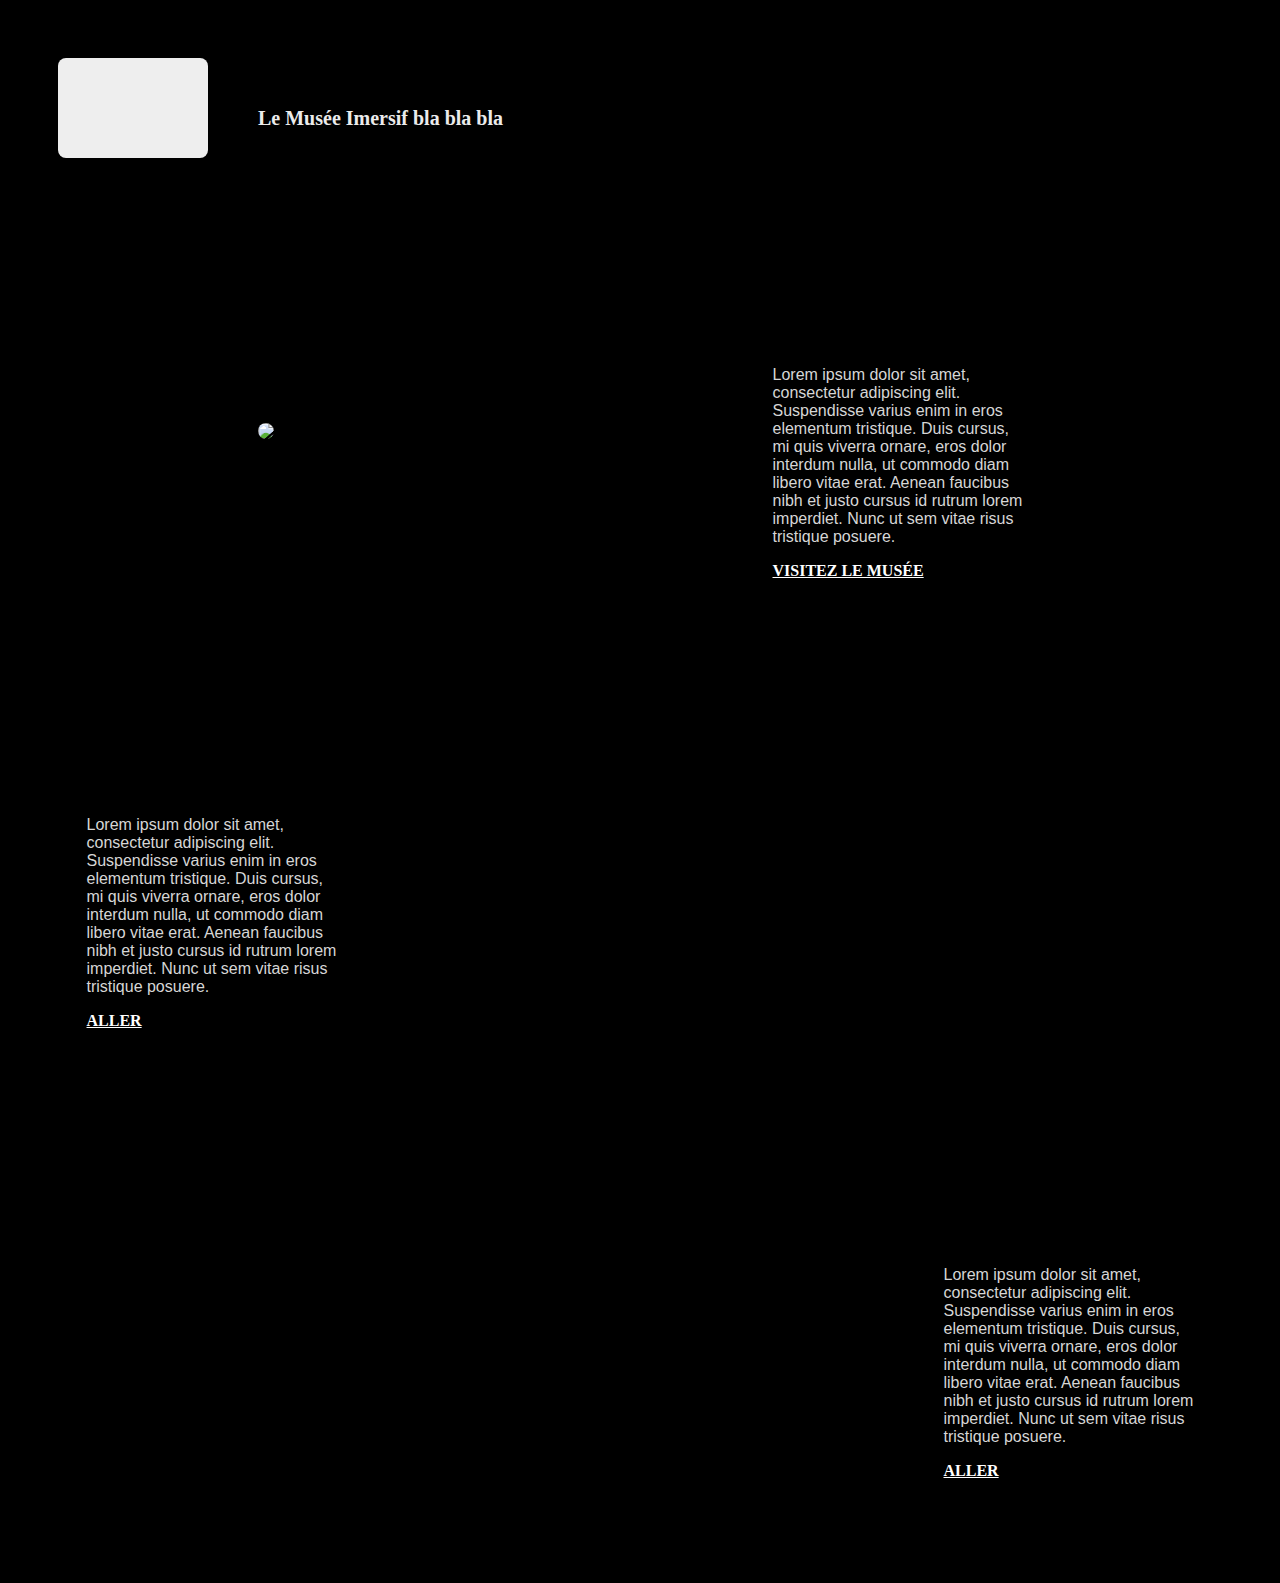
==== index.html @ afafd6df "Upload 1 (Nathan)" ====
<!DOCTYPE html>
<html></html>
<head>
  <meta charset="utf-8">
  <title>Home Page</title>
  <link href="css/TP3.css" rel="stylesheet" type="text/css">
</head>
<body class="body-home-page">
  <div class="navbar wf-section">
    <div class="div-block-home-logo-text">
      <div class="logo-du-musee"></div>
      <p class="paragraph-2">Le Musée Imersif bla bla bla</p>
    </div>
  </div>
  <div class="homepagesectionmusee wf-section">
    <div>
      <img class="imagemusee" src="./Images/Muséesalleexterieur.png" width="700" >
    </div>
    <div class="blocktextbutton">
      <h1>Musée</h1>
      <p class="paragraph-3">Lorem ipsum dolor sit amet, consectetur adipiscing elit. Suspendisse varius enim in eros elementum tristique. Duis cursus, mi quis viverra ornare, eros dolor interdum nulla, ut commodo diam libero vitae erat. Aenean faucibus nibh et justo cursus id rutrum lorem imperdiet. Nunc ut sem vitae risus tristique posuere.</p>
      <a href="#" class="button w-button">Visitez le musée</a>
    </div>
  </div>
  <div class="homepagesectionapropos wf-section">
    <div class="blocktextbutton">
      <h1>Page a propos</h1>
      <p class="paragraph-3">Lorem ipsum dolor sit amet, consectetur adipiscing elit. Suspendisse varius enim in eros elementum tristique. Duis cursus, mi quis viverra ornare, eros dolor interdum nulla, ut commodo diam libero vitae erat. Aenean faucibus nibh et justo cursus id rutrum lorem imperdiet. Nunc ut sem vitae risus tristique posuere.</p>
      <a href="#" class="button w-button">Aller</a>
    </div>
    <div class="imageapropos"></div>
  </div>
  <div class="imageboutique wf-section">
    <div class="imageboutiaue"></div>
    <div class="blocktextbutton">
      <h1>La Boutique</h1>
      <p class="paragraph-3">Lorem ipsum dolor sit amet, consectetur adipiscing elit. Suspendisse varius enim in eros elementum tristique. Duis cursus, mi quis viverra ornare, eros dolor interdum nulla, ut commodo diam libero vitae erat. Aenean faucibus nibh et justo cursus id rutrum lorem imperdiet. Nunc ut sem vitae risus tristique posuere.</p>
      <a href="#" class="button w-button">Aller</a>
    </div>
  </div>
</body>
</html>
---- css/TP3.css ----
/* Style des bodys */

.body-home-page {
    display: block;
    -webkit-box-pack: center;
    -webkit-justify-content: center;
    -ms-flex-pack: center;
    justify-content: center;
    -webkit-box-align: start;
    -webkit-align-items: flex-start;
    -ms-flex-align: start;
    align-items: flex-start;
    background-color: #000;
  }
  
  .contact-body {
    display: -webkit-box;
    display: -webkit-flex;
    display: -ms-flexbox;
    display: flex;
    -webkit-box-pack: center;
    -webkit-justify-content: center;
    -ms-flex-pack: center;
    justify-content: center;
    -webkit-box-align: center;
    -webkit-align-items: center;
    -ms-flex-align: center;
    align-items: center;
    background-image: url('https://d3e54v103j8qbb.cloudfront.net/img/background-image.svg');
    background-position: 0px 0px;
    background-size: auto;
  }
  
  .body-2 {
    display: -webkit-box;
    display: -webkit-flex;
    display: -ms-flexbox;
    display: flex;
    -webkit-box-orient: vertical;
    -webkit-box-direction: normal;
    -webkit-flex-direction: column;
    -ms-flex-direction: column;
    flex-direction: column;
    -webkit-box-pack: center;
    -webkit-justify-content: center;
    -ms-flex-pack: center;
    justify-content: center;
    -webkit-box-align: center;
    -webkit-align-items: center;
    -ms-flex-align: center;
    align-items: center;
    background-color: #000;
    color: #444;
  }
  
  .body-a-propos {
    background-color: #fff;
  }
  
  .bodysalles {
    background-color: #000;
  }
  .body-a-propos {
    background-color: #fff;
  }



  /*Images */
  
  .image {
    position: absolute;
    top: 0px;
    z-index: 10;
  }
  
  .imagemusee {
    border-radius: 10px;


  }
  .image-2 {
    position: absolute;
    top: 0px;
    height: auto;
    max-height: 900px;
  }

  .imageapropos {
    width: 500px;
    height: 250px;
    background-image: url('https://d3e54v103j8qbb.cloudfront.net/img/background-image.svg');
    background-position: 0px 0px;
    background-size: auto;
  }
  
  .imageboutique {
    display: -webkit-box;
    display: -webkit-flex;
    display: -ms-flexbox;
    display: flex;
    height: 50vh;
    -webkit-justify-content: space-around;
    -ms-flex-pack: distribute;
    justify-content: space-around;
    -webkit-box-align: center;
    -webkit-align-items: center;
    -ms-flex-align: center;
    align-items: center;
  }
  
  

  

  .imageapropos {
    width: 700px;
    height: 500px;
    border-radius: 10px;
  }

  .imageboutiaue {
    width: 700px;
    height: 500px;
    border-radius: 10px;
  }
  
  .logo-du-musee {
    display: -webkit-box;
    display: -webkit-flex;
    display: -ms-flexbox;
    display: flex;
    width: 150px;
    height: 100px;
    -webkit-box-orient: horizontal;
    -webkit-box-direction: normal;
    -webkit-flex-direction: row;
    -ms-flex-direction: row;
    flex-direction: row;
    -webkit-justify-content: space-around;
    -ms-flex-pack: distribute;
    justify-content: space-around;
    -webkit-box-align: center;
    -webkit-align-items: center;
    -ms-flex-align: center;
    align-items: center;
    border-radius: 8px;
    background-color: #eee;
  }

  .icon {
    background-image: url('https://d3e54v103j8qbb.cloudfront.net/img/background-image.svg');
    background-position: 0px 0px;
    background-size: contain;
  }

 /*  Titres  */
  
 .titre-choisir-une-epoque {
  font-family: Montserrat, sans-serif;
  color: #fff;
  font-weight: 900;
  text-align: center;
  text-transform: uppercase;
}


/*  Heading  */ 

.heading-2 {
  text-align: center;
}

.heading-3 {
  text-align: center;
}

.heading-4 {
  text-align: center;
}



  /* Textes */

  .text-block {
    color: #fff;
    font-size: 50px;
    line-height: 50px;
    text-align: left;
  }
  .div-block-home-logo-text {
    position: relative;
    display: -webkit-box;
    display: -webkit-flex;
    display: -ms-flexbox;
    display: flex;
    margin-left: 50px;
    -webkit-box-align: center;
    -webkit-align-items: center;
    -ms-flex-align: center;
    align-items: center;
  }
  .text-block-2 {
    margin-left: 5%;
    font-size: 20px;
    font-weight: 700;
  }
  .text-block-3 {
    font-size: 20px;
    font-weight: 700;
  }
  .text-vivez-une-experience {
    font-family: Montserrat, sans-serif;
    color: #fff;
    font-weight: 700;
    text-align: center;
    text-transform: uppercase;
  }
  .text-field {
    border-radius: 10px;
  }

  .text-field-2 {
    border-radius: 10px;
  }

  .textarea {
    border-radius: 10px;
  }
  
  .separator-text {
    width: 2px;
    height: 15px;
    background-color: #fff;
  }
  
  .text-field {
    border-radius: 10px;
  }

  .text-field-2 {
    border-radius: 10px;
  }

  .textarea {
    border-radius: 10px;
  }

  

  
  

/* Buttons */

  .button {
    border-radius: 0px;
    background-color: transparent;
    font-weight: 700;
    text-align: center;
    text-transform: uppercase;
  }
  .button {
    padding-right: 0px;
    padding-left: 0px;
    color: #fff;
  }

  .button.w--current {
    margin-right: 50px;
  }
  .button {
    border-radius: 0px;
    background-color: transparent;
    font-weight: 700;
    text-align: center;
    text-transform: uppercase;
  }

  .button.w--current {
    margin-right: 50px;
  }

  .button-2 {
    border-radius: 10px;
  }

  .button-present {
    margin-right: 10px;
  }
  .button-present.w--current {
    margin-right: 0px;
    border-radius: 10px;
  }
  .button-futur {
    padding-left: 10px;
  }
  
  .button-futur.w--current {
    padding-left: 15px;
    border-radius: 10px;
  }
  
  .bouton2 {
    border-radius: 10px;
    background-color: #000;

  }

  .bouton-pass {
    margin-left: 0px;
  }
  
  .bouton-pass.w--current {
    border-radius: 10px;
  }

  .block-de-bouton-epoque {
    position: absolute;
    bottom: 10%;
    display: -webkit-box;
    display: -webkit-flex;
    display: -ms-flexbox;
    display: flex;
    width: 50%;
    -webkit-box-orient: horizontal;
    -webkit-box-direction: normal;
    -webkit-flex-direction: row;
    -ms-flex-direction: row;
    flex-direction: row;
    -webkit-justify-content: space-around;
    -ms-flex-pack: distribute;
    justify-content: space-around;
    -webkit-box-align: center;
    -webkit-align-items: center;
    -ms-flex-align: center;
    align-items: center;
  }



/* Blocs */

.div-block {
  width: 100%;
  height: 100%;
}

.bloctab {
  display: -webkit-box;
  display: -webkit-flex;
  display: -ms-flexbox;
  display: flex;
  width: 100%;
  height: 100%;
  -webkit-justify-content: space-around;
  -ms-flex-pack: distribute;
  justify-content: space-around;
}



.div-block-2 {
  border-radius: 8px;
  background-image: url('https://d3e54v103j8qbb.cloudfront.net/img/background-image.svg');
  background-position: 0px 0px;
  background-size: auto;
}

.div-block-3 {
  background-color: #494949;
}

.div-block-3 {
  display: -webkit-box;
  display: -webkit-flex;
  display: -ms-flexbox;
  display: flex;
  -webkit-justify-content: space-around;
  -ms-flex-pack: distribute;
  justify-content: space-around;
  -webkit-box-align: center;
  -webkit-align-items: center;
  -ms-flex-align: center;
  align-items: center;
  border-radius: 8px;
}


.div-block-4 {
  width: 50px;
  height: 50px;
  background-color: #69ff3b;
  color: transparent;
}

.div-block-5 {
  width: 500px;
  height: 250px;
}
  
.bock-contact-blur {
  width: 1000px;
  height: 500px;
  border-radius: 10px;
  background-color: rgba(78, 78, 78, 0.28);
}
  


  /* Paragraphes */

  .paragraph {
    max-width: 758.515625px;
  }
  
  .paragraph-2 {
    max-width: 700px;
    margin-left: 40px;
    font-size: 20px;
    line-height: 25px;
    font-weight: 400;
  }


  .paragraph-2 {
    display: block;
    max-width: 300px;
    margin-bottom: 0px;
    margin-left: 50px;
    -webkit-box-align: center;
    -webkit-align-items: center;
    -ms-flex-align: center;
    align-items: center;
    color: #ebebeb;
    font-size: 20px;
    line-height: 22px;
    font-weight: 700;
  }

  .paragraph-3 {
    max-width: 250px;
    color: #d6d6d6;
    font-family: Arial, Helvetica, sans-serif;
  }
  

  .paragraph-4 {
    max-width: 250px;
  }



 
  

  
  /* Sections */
 
  .sectionnormandie {
    display: -webkit-box;
    display: -webkit-flex;
    display: -ms-flexbox;
    display: flex;
    height: 70%;
    min-height: 500px;
    margin-top: 10px;
    -webkit-justify-content: space-around;
    -ms-flex-pack: distribute;
    justify-content: space-around;
    -webkit-box-align: center;
    -webkit-align-items: center;
    -ms-flex-align: center;
    align-items: center;
    border-style: none;
    border-width: 1px;
    border-color: #fff;
    border-radius: 10px;
  }
  
  .section-2 {
    display: -webkit-box;
    display: -webkit-flex;
    display: -ms-flexbox;
    display: flex;
    height: 30%;
    min-height: 100px;
    -webkit-box-pack: start;
    -webkit-justify-content: flex-start;
    -ms-flex-pack: start;
    justify-content: flex-start;
    -webkit-box-align: center;
    -webkit-align-items: center;
    -ms-flex-align: center;
    align-items: center;
    border-style: solid;
    border-width: 1px;
    border-color: #fff;
    border-radius: 10px;
    background-color: #000;
  }
  
  .homepagesectionmusee {
    display: -webkit-box;
    display: -webkit-flex;
    display: -ms-flexbox;
    display: flex;
    height: 50vh;
    -webkit-box-orient: horizontal;
    -webkit-box-direction: normal;
    -webkit-flex-direction: row;
    -ms-flex-direction: row;
    flex-direction: row;
    -webkit-justify-content: space-around;
    -ms-flex-pack: distribute;
    justify-content: space-around;
    -webkit-box-align: center;
    -webkit-align-items: center;
    -ms-flex-align: center;
    align-items: center;
  }
    
  .homepagesectionapropos {
    display: -webkit-box;
    display: -webkit-flex;
    display: -ms-flexbox;
    display: flex;
    height: 50vh;
    -webkit-justify-content: space-around;
    -ms-flex-pack: distribute;
    justify-content: space-around;
    -webkit-box-align: center;
    -webkit-align-items: center;
    -ms-flex-align: center;
    align-items: center;
  }

  .homepagesectionboutique {
    height: 50vh;
  }

  .sectionapvideo {
    display: -webkit-box;
    display: -webkit-flex;
    display: -ms-flexbox;
    display: flex;
    height: 1080px;
    -webkit-box-pack: center;
    -webkit-justify-content: center;
    -ms-flex-pack: center;
    justify-content: center;
    -webkit-box-align: center;
    -webkit-align-items: center;
    -ms-flex-align: center;
    align-items: center;
  }
  
  .section-contact {
    display: -webkit-box;
    display: -webkit-flex;
    display: -ms-flexbox;
    display: flex;
    height: 500px;
    -webkit-box-orient: vertical;
    -webkit-box-direction: normal;
    -webkit-flex-direction: column;
    -ms-flex-direction: column;
    flex-direction: column;
    -webkit-box-pack: center;
    -webkit-justify-content: center;
    -ms-flex-pack: center;
    justify-content: center;
    -webkit-box-align: center;
    -webkit-align-items: center;
    -ms-flex-align: center;
    align-items: center;
  }



  .le-projet {
    border-radius: 10px;
  }
  
  .le-projet {
    display: -webkit-box;
    display: -webkit-flex;
    display: -ms-flexbox;
    display: flex;
    height: 500px;
    min-width: 500px;
    -webkit-box-orient: vertical;
    -webkit-box-direction: normal;
    -webkit-flex-direction: column;
    -ms-flex-direction: column;
    flex-direction: column;
    -webkit-justify-content: space-around;
    -ms-flex-pack: distribute;
    justify-content: space-around;
    -webkit-box-align: center;
    -webkit-align-items: center;
    -ms-flex-align: center;
    align-items: center;
    background-color: #202020;
  }


  .apropos-de-nous-cases {
    display: -webkit-box;
    display: -webkit-flex;
    display: -ms-flexbox;
    display: flex;
  }
  
  .plan-contact {
    background-image: url('https://d3e54v103j8qbb.cloudfront.net/img/background-image.svg');
    background-position: 0px 0px;
    background-size: auto;
  }


/* Colones */

  .columns {
    display: -webkit-box;
    display: -webkit-flex;
    display: -ms-flexbox;
    display: flex;
    width: 100%;
    -webkit-box-orient: horizontal;
    -webkit-box-direction: normal;
    -webkit-flex-direction: row;
    -ms-flex-direction: row;
    flex-direction: row;
    -webkit-box-align: stretch;
    -webkit-align-items: stretch;
    -ms-flex-align: stretch;
    align-items: stretch;
  }
  
   .column {
    border-style: solid;
    border-width: 1px;
    border-color: #fff;
    border-radius: 10px;
  }
  
  .column-2 {
    border-style: solid;
    border-width: 1px;
    border-color: #fff;
    border-radius: 10px;
  }
  
  .columns-2 {
    width: 100vw;
    height: 100%;
  }
  
  .column-3 {
    display: -webkit-box;
    display: -webkit-flex;
    display: -ms-flexbox;
    display: flex;
    padding-left: 10px;
    -webkit-box-pack: center;
    -webkit-justify-content: center;
    -ms-flex-pack: center;
    justify-content: center;
    -webkit-box-align: center;
    -webkit-align-items: center;
    -ms-flex-align: center;
    align-items: center;
  }
  
  .columns-3 {
    height: 100%;
  }

  .column-4 {
    display: -webkit-box;
    display: -webkit-flex;
    display: -ms-flexbox;
    display: flex;
    -webkit-box-pack: center;
    -webkit-justify-content: center;
    -ms-flex-pack: center;
    justify-content: center;
    -webkit-box-align: center;
    -webkit-align-items: center;
    -ms-flex-align: center;
    align-items: center;
  }
  

/* UI */ 

  .navbar {
    display: -webkit-box;
    display: -webkit-flex;
    display: -ms-flexbox;
    display: flex;
    height: 200px;
    -webkit-box-pack: justify;
    -webkit-justify-content: space-between;
    -ms-flex-pack: justify;
    justify-content: space-between;
    -webkit-box-align: center;
    -webkit-align-items: center;
    -ms-flex-align: center;
    align-items: center;
    background-color: #000;
  }
  
  
  @media screen and (min-width: 1920px) {
    .navbar {
      border-bottom: 2px none #fff;
      background-color: #000;
    }
  }
  

  .w-tab-content {
    position: relative;
    display: block;
    overflow: hidden;
  }
  
  
  .tabs {
    width: 100%;
    height: 100%;
    min-height: 1500px;
  }
  
  .tab-pane-tab-1 {
    width: 100vw;
    padding-top: 50px;
    padding-bottom: 50px;
  }
  
  .tab-pane-tab-2 {
    width: 100vw;
    padding-top: 50px;
    padding-bottom: 50px;
  }
  
  .tab-pane-tab-3 {
    width: 100vw;
    padding-top: 50px;
    padding-bottom: 50px;
  }
  
  .w-tab-menu {
    position: relative;
  }

  .tabs-content {
    display: -webkit-box;
    display: -webkit-flex;
    display: -ms-flexbox;
    display: flex;
    -webkit-box-pack: justify;
    -webkit-justify-content: space-between;
    -ms-flex-pack: justify;
    justify-content: space-between;
    -webkit-box-align: center;
    -webkit-align-items: center;
    -ms-flex-align: center;
    align-items: center;
  }

  @media screen and (max-width: 479px) {
    .tab-pane-tab-3 {
      padding-top: 50px;
    }
  }
  
  
    


    .la-nature-a-lhonneur {
      display: -webkit-box;
      display: -webkit-flex;
      display: -ms-flexbox;
      display: flex;
      height: 500px;
      max-width: 500px;
      min-width: 500px;
      -webkit-box-orient: vertical;
      -webkit-box-direction: normal;
      -webkit-flex-direction: column;
      -ms-flex-direction: column;
      flex-direction: column;
      -webkit-justify-content: space-around;
      -ms-flex-pack: distribute;
      justify-content: space-around;
      -webkit-box-align: center;
      -webkit-align-items: center;
      -ms-flex-align: center;
      align-items: center;
      border-radius: 10px;
      background-color: #afafaf;
      color: #d6d6d6;
    }
  
  
  /* Utility */
  
  .utility-page-wrap {
    display: -webkit-box;
    display: -webkit-flex;
    display: -ms-flexbox;
    display: flex;
    width: 100vw;
    height: 100vh;
    max-height: 100%;
    max-width: 100%;
    -webkit-box-pack: center;
    -webkit-justify-content: center;
    -ms-flex-pack: center;
    justify-content: center;
    -webkit-box-align: center;
    -webkit-align-items: center;
    -ms-flex-align: center;
    align-items: center;
  }
  
  .utility-page-content {
    display: -webkit-box;
    display: -webkit-flex;
    display: -ms-flexbox;
    display: flex;
    width: 260px;
    -webkit-box-orient: vertical;
    -webkit-box-direction: normal;
    -webkit-flex-direction: column;
    -ms-flex-direction: column;
    flex-direction: column;
    text-align: center;
  }
  
  .utility-page-form {
    display: -webkit-box;
    display: -webkit-flex;
    display: -ms-flexbox;
    display: flex;
    -webkit-box-orient: vertical;
    -webkit-box-direction: normal;
    -webkit-flex-direction: column;
    -ms-flex-direction: column;
    flex-direction: column;
    -webkit-box-align: stretch;
    -webkit-align-items: stretch;
    -ms-flex-align: stretch;
    align-items: stretch;
  }
   


  /* Merge */
  
  .w-form-fail {
    display: none;
    margin-top: 10px;
    padding: 10px;
    background-color: #ffdede;
  }

  .w-form-done {
    display: none;
    padding: 20px;
    text-align: center;
    background-color: #dddddd;
  }

  .w-form {
    margin: 0 0 15px;
  }



/* vide */
  .columns-3 w-row {
    
}

.w-col w-col-6 w-row {
    
}

.sectionapvideo wf-section{
    
}

.section-a-propos-de-nous wf-section{
    
}

.columns-2 w-row{
    
}

.section-a-propos-du-projet wf-section{
    
}

.textbloclnal{
    
}

.section-tecnologies-et-boutique wf-section{
    
}

.bouton2 w-button{
    
}

.text-field w-input{
    
}

.text-field-2 w-input{
    
}

.textarea w-input{

}
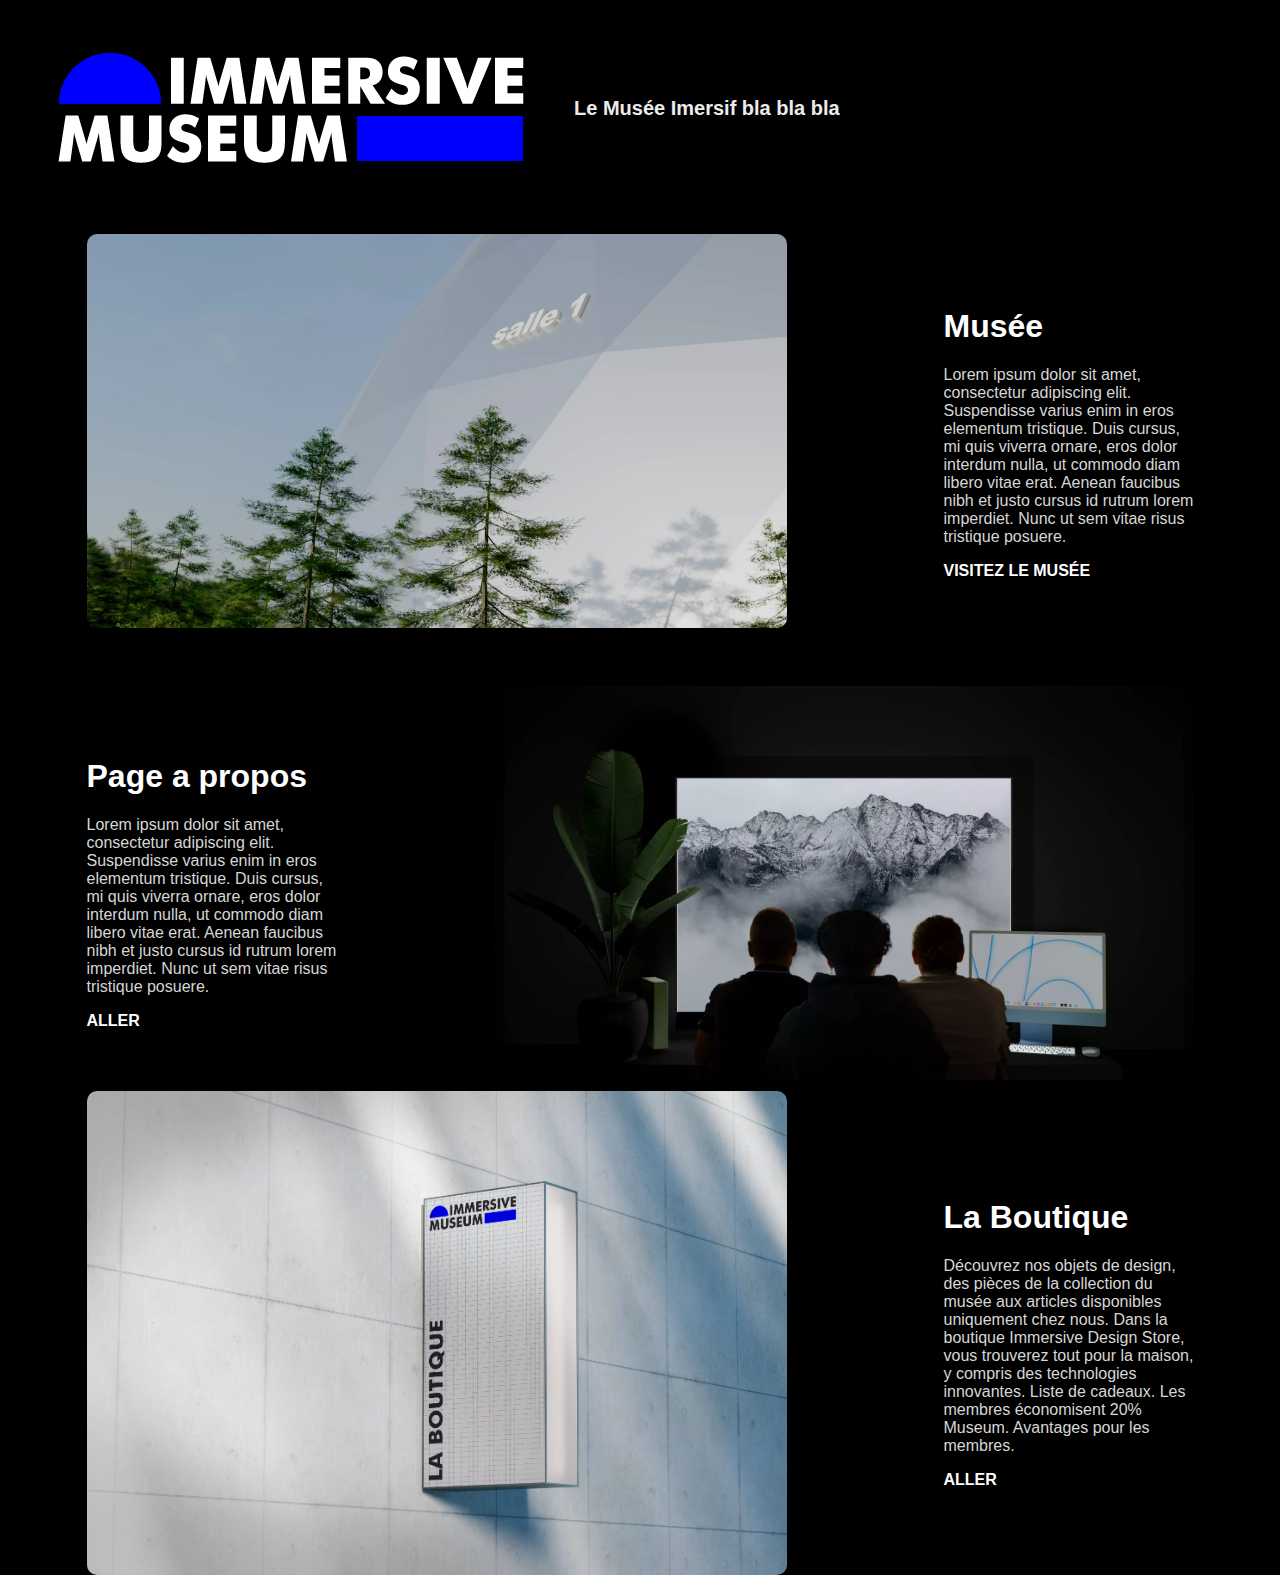
==== commit 466fa56a: "Upload 6 (Nathan)" ====
--- a/index.html
+++ b/index.html
@@ -4,38 +4,39 @@
   <meta charset="utf-8">
   <title>Home Page</title>
   <link href="css/TP3.css" rel="stylesheet" type="text/css">
+  <link href="./Assets/Favicon.ico" rel="shortcut icon" type="image/x-icon">
 </head>
 <body class="body-home-page">
   <div class="navbar wf-section">
-    <div class="div-block-home-logo-text">
-      <div class="logo-du-musee"></div>
+    <div class="div-block-home-logo-text"><img src="./Assets/Logo Musee.png" alt="Logo Musée" class="image-3">
       <p class="paragraph-2">Le Musée Imersif bla bla bla</p>
     </div>
   </div>
   <div class="homepagesectionmusee wf-section">
     <div>
-      <img class="imagemusee" src="./Images/Muséesalleexterieur.png" width="700" >
+      <img class="imagemusee" src="./Assets/Muséesalleexterieur.webp" width="700" >
     </div>
     <div class="blocktextbutton">
       <h1>Musée</h1>
       <p class="paragraph-3">Lorem ipsum dolor sit amet, consectetur adipiscing elit. Suspendisse varius enim in eros elementum tristique. Duis cursus, mi quis viverra ornare, eros dolor interdum nulla, ut commodo diam libero vitae erat. Aenean faucibus nibh et justo cursus id rutrum lorem imperdiet. Nunc ut sem vitae risus tristique posuere.</p>
-      <a href="#" class="button w-button">Visitez le musée</a>
+      <a href="./Pages/Passés.html" class="button">Visitez le musée</a>
     </div>
   </div>
   <div class="homepagesectionapropos wf-section">
-    <div class="blocktextbutton">
+    <div class="blocktextbutton"> 
       <h1>Page a propos</h1>
       <p class="paragraph-3">Lorem ipsum dolor sit amet, consectetur adipiscing elit. Suspendisse varius enim in eros elementum tristique. Duis cursus, mi quis viverra ornare, eros dolor interdum nulla, ut commodo diam libero vitae erat. Aenean faucibus nibh et justo cursus id rutrum lorem imperdiet. Nunc ut sem vitae risus tristique posuere.</p>
-      <a href="#" class="button w-button">Aller</a>
+      <a href="./Pages/a-propos.html" class="button">Aller</a>
     </div>
-    <div class="imageapropos"></div>
+    <img class="imagemusee" src="./Assets/A Propos/Masque à propos neige.webp" width="700" >
   </div>
   <div class="imageboutique wf-section">
-    <div class="imageboutiaue"></div>
+    <img class="imagemusee" src="./Assets/La Boutique.webp" width="700" >
     <div class="blocktextbutton">
       <h1>La Boutique</h1>
-      <p class="paragraph-3">Lorem ipsum dolor sit amet, consectetur adipiscing elit. Suspendisse varius enim in eros elementum tristique. Duis cursus, mi quis viverra ornare, eros dolor interdum nulla, ut commodo diam libero vitae erat. Aenean faucibus nibh et justo cursus id rutrum lorem imperdiet. Nunc ut sem vitae risus tristique posuere.</p>
-      <a href="#" class="button w-button">Aller</a>
+      <p class="paragraph-3">Découvrez nos objets de design, des pièces de la collection du musée aux articles disponibles uniquement chez nous. Dans la boutique Immersive Design Store, vous trouverez tout pour la maison, y compris des technologies innovantes. Liste de cadeaux. Les membres économisent 20% Museum.
+        Avantages pour les membres.</p>
+      <a href="./Pages/boutique.html" class="button">Aller</a>
     </div>
   </div>
 </body>
--- a/css/TP3.css
+++ b/css/TP3.css
@@ -68,6 +68,19 @@
 
 
   /*Images */
+
+  .div-block-home-logo-text {
+    position: relative;
+    display: -webkit-box;
+    display: -webkit-flex;
+    display: -ms-flexbox;
+    display: flex;
+    margin-left: 50px;
+    -webkit-box-align: center;
+    -webkit-align-items: center;
+    -ms-flex-align: center;
+    align-items: center;
+  }
   
   .image {
     position: absolute;
@@ -184,6 +197,12 @@
 
   /* Textes */
 
+
+  .blocktextbutton {
+    color: #fff;
+    font-family: Arial, Helvetica, sans-serif;
+
+  }
   .text-block {
     color: #fff;
     font-size: 50px;
@@ -235,6 +254,12 @@
     height: 15px;
     background-color: #fff;
   }
+
+  .separator {
+    width: 50px;
+    height: 50px;
+    max-width: 50px;
+  }
   
   .text-field {
     border-radius: 10px;
@@ -261,28 +286,16 @@
     font-weight: 700;
     text-align: center;
     text-transform: uppercase;
-  }
-  .button {
-    padding-right: 0px;
-    padding-left: 0px;
     color: #fff;
-  }
+    text-decoration: none;
+    font-family: Arial, Helvetica, sans-serif; 
+  }
+  
 
   .button.w--current {
     margin-right: 50px;
   }
-  .button {
-    border-radius: 0px;
-    background-color: transparent;
-    font-weight: 700;
-    text-align: center;
-    text-transform: uppercase;
-  }
-
-  .button.w--current {
-    margin-right: 50px;
-  }
-
+  
   .button-2 {
     border-radius: 10px;
   }
@@ -355,9 +368,8 @@
   display: flex;
   width: 100%;
   height: 100%;
-  -webkit-justify-content: space-around;
-  -ms-flex-pack: distribute;
   justify-content: space-around;
+  padding-left: 15%;
 }
 
 
@@ -413,8 +425,9 @@
   /* Paragraphes */
 
   .paragraph {
-    max-width: 758.515625px;
-  }
+    max-width: 750px;
+  }
+  
   
   .paragraph-2 {
     max-width: 700px;
@@ -422,13 +435,8 @@
     font-size: 20px;
     line-height: 25px;
     font-weight: 400;
-  }
-
-
-  .paragraph-2 {
     display: block;
     max-width: 300px;
-    margin-bottom: 0px;
     margin-left: 50px;
     -webkit-box-align: center;
     -webkit-align-items: center;
@@ -438,6 +446,7 @@
     font-size: 20px;
     line-height: 22px;
     font-weight: 700;
+    font-family: Arial, Helvetica, sans-serif;
   }
 
   .paragraph-3 {
@@ -694,7 +703,30 @@
     align-items: center;
   }
   
-
+  .section-colonne {
+    width: 50%;
+  }
+
+  .section-1-boutique {
+    display: -webkit-box;
+    display: -webkit-flex;
+    display: -ms-flexbox;
+    display: flex;
+    height: 100%;
+    -webkit-box-orient: horizontal;
+    -webkit-box-direction: normal;
+    -webkit-flex-direction: row;
+    -ms-flex-direction: row;
+    flex-direction: row;
+    -webkit-justify-content: space-around;
+    -ms-flex-pack: distribute;
+    justify-content: space-around;
+    -webkit-box-align: stretch;
+    -webkit-align-items: stretch;
+    -ms-flex-align: stretch;
+    align-items: stretch;
+  }
+  
 /* UI */ 
 
   .navbar {
@@ -723,17 +755,12 @@
   }
   
 
-  .w-tab-content {
-    position: relative;
-    display: block;
-    overflow: hidden;
-  }
   
   
   .tabs {
     width: 100%;
     height: 100%;
-    min-height: 1500px;
+    min-height: 700px;
   }
   
   .tab-pane-tab-1 {
@@ -754,9 +781,6 @@
     padding-bottom: 50px;
   }
   
-  .w-tab-menu {
-    position: relative;
-  }
 
   .tabs-content {
     display: -webkit-box;
@@ -767,9 +791,6 @@
     -webkit-justify-content: space-between;
     -ms-flex-pack: justify;
     justify-content: space-between;
-    -webkit-box-align: center;
-    -webkit-align-items: center;
-    -ms-flex-align: center;
     align-items: center;
   }
 
@@ -882,7 +903,34 @@
     margin: 0 0 15px;
   }
 
-
+  .body-boutique {
+    max-height: 200vh;
+    background-color: #000;
+  }
+
+  .div-block-6 {
+    display: -webkit-box;
+    display: -webkit-flex;
+    display: -ms-flexbox;
+    display: flex;
+    -webkit-box-orient: horizontal;
+    -webkit-box-direction: normal;
+    -webkit-flex-direction: row;
+    -ms-flex-direction: row;
+    flex-direction: row;
+    -webkit-box-pack: justify;
+    -webkit-justify-content: space-between;
+    -ms-flex-pack: justify;
+    justify-content: space-between;
+    -webkit-box-align: center;
+    -webkit-align-items: center;
+    -ms-flex-align: center;
+    align-items: center;
+  }
+
+  .product-box {
+    margin: 50px;
+  }
 
 /* vide */
   .columns-3 w-row {
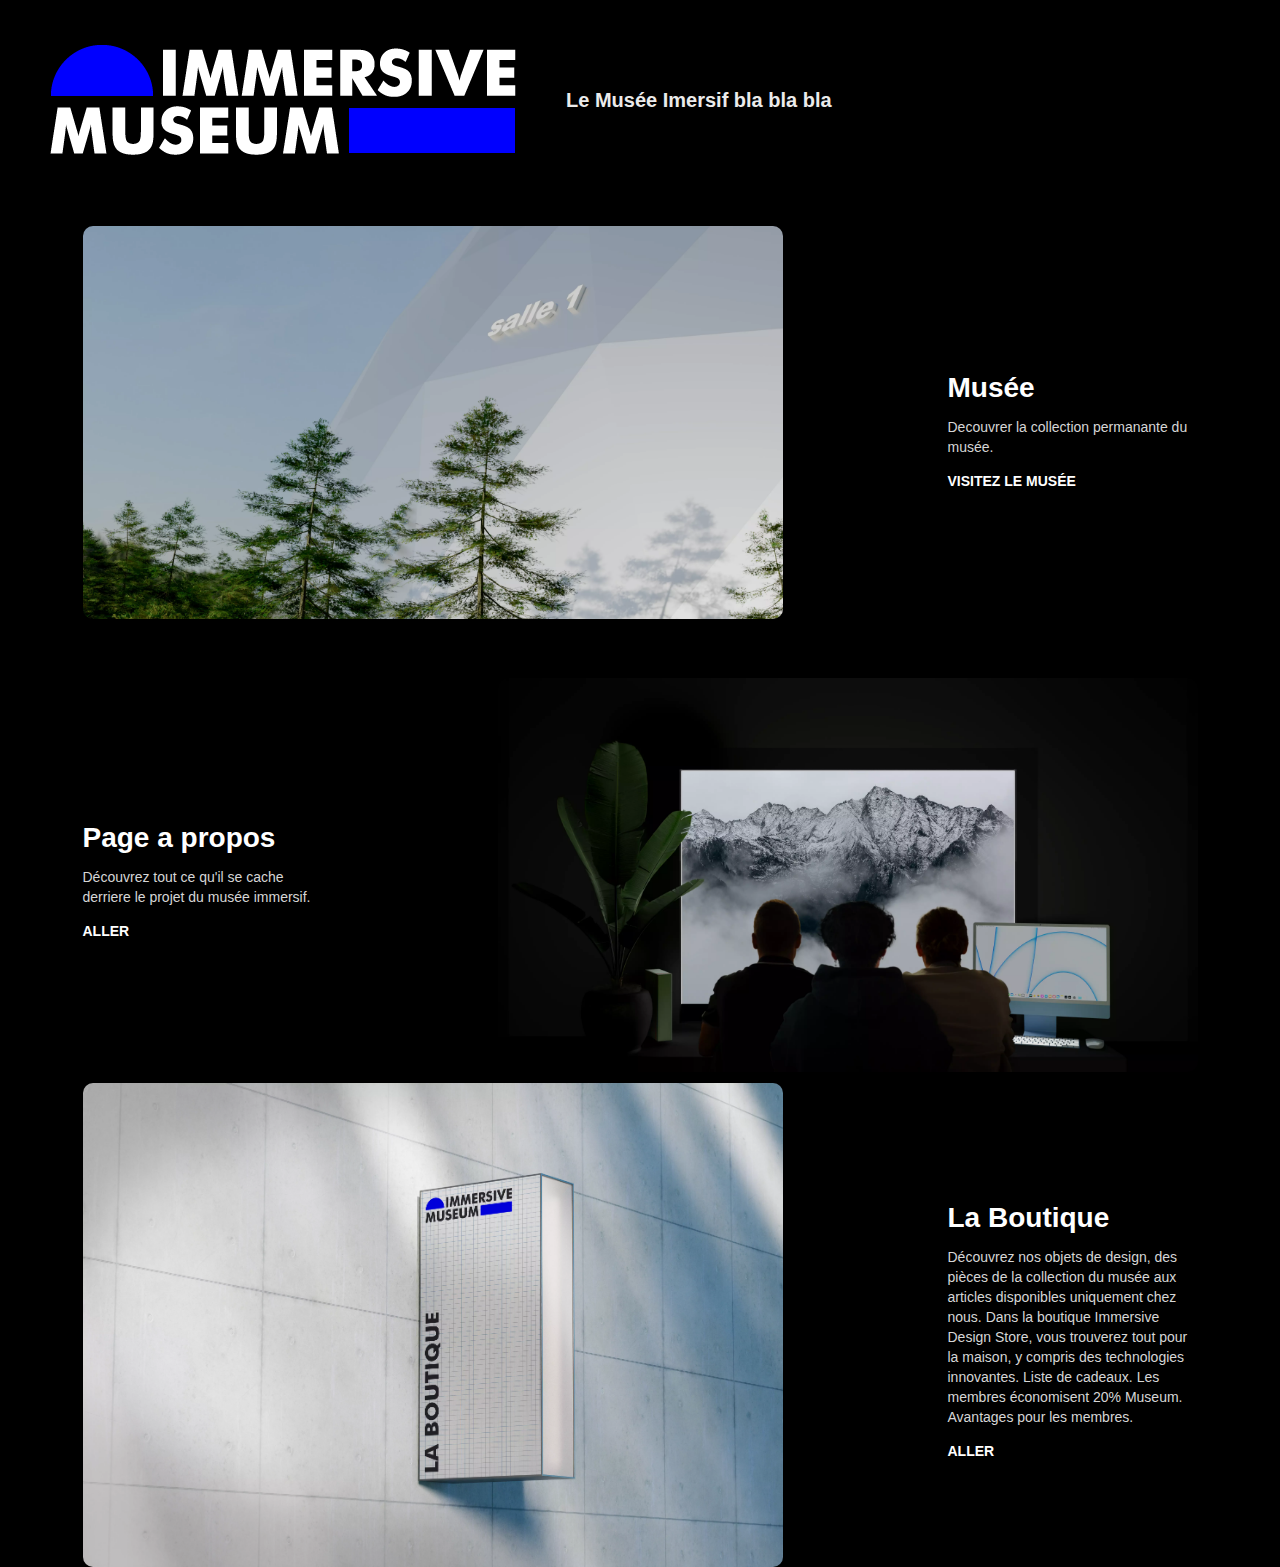
==== commit e9caedd2: "Upload 8 (Nathan)" ====
--- a/index.html
+++ b/index.html
@@ -18,14 +18,14 @@
     </div>
     <div class="blocktextbutton">
       <h1>Musée</h1>
-      <p class="paragraph-3">Lorem ipsum dolor sit amet, consectetur adipiscing elit. Suspendisse varius enim in eros elementum tristique. Duis cursus, mi quis viverra ornare, eros dolor interdum nulla, ut commodo diam libero vitae erat. Aenean faucibus nibh et justo cursus id rutrum lorem imperdiet. Nunc ut sem vitae risus tristique posuere.</p>
+      <p class="paragraph-3">Decouvrer la collection permanante du musée.</p>
       <a href="./Pages/Passés.html" class="button">Visitez le musée</a>
     </div>
   </div>
   <div class="homepagesectionapropos wf-section">
     <div class="blocktextbutton"> 
       <h1>Page a propos</h1>
-      <p class="paragraph-3">Lorem ipsum dolor sit amet, consectetur adipiscing elit. Suspendisse varius enim in eros elementum tristique. Duis cursus, mi quis viverra ornare, eros dolor interdum nulla, ut commodo diam libero vitae erat. Aenean faucibus nibh et justo cursus id rutrum lorem imperdiet. Nunc ut sem vitae risus tristique posuere.</p>
+      <p class="paragraph-3">Découvrez tout ce qu'il se cache derriere le projet du musée immersif.</p>
       <a href="./Pages/a-propos.html" class="button">Aller</a>
     </div>
     <img class="imagemusee" src="./Assets/A Propos/Masque à propos neige.webp" width="700" >
--- a/css/TP3.css
+++ b/css/TP3.css
@@ -461,6 +461,15 @@
   }
 
 
+  body {
+    margin: 0;
+    min-height: 100%;
+    background-color: #fff;
+    font-family: Arial, sans-serif;
+    font-size: 14px;
+    line-height: 20px;
+    color: #333;
+  }
 
  
   
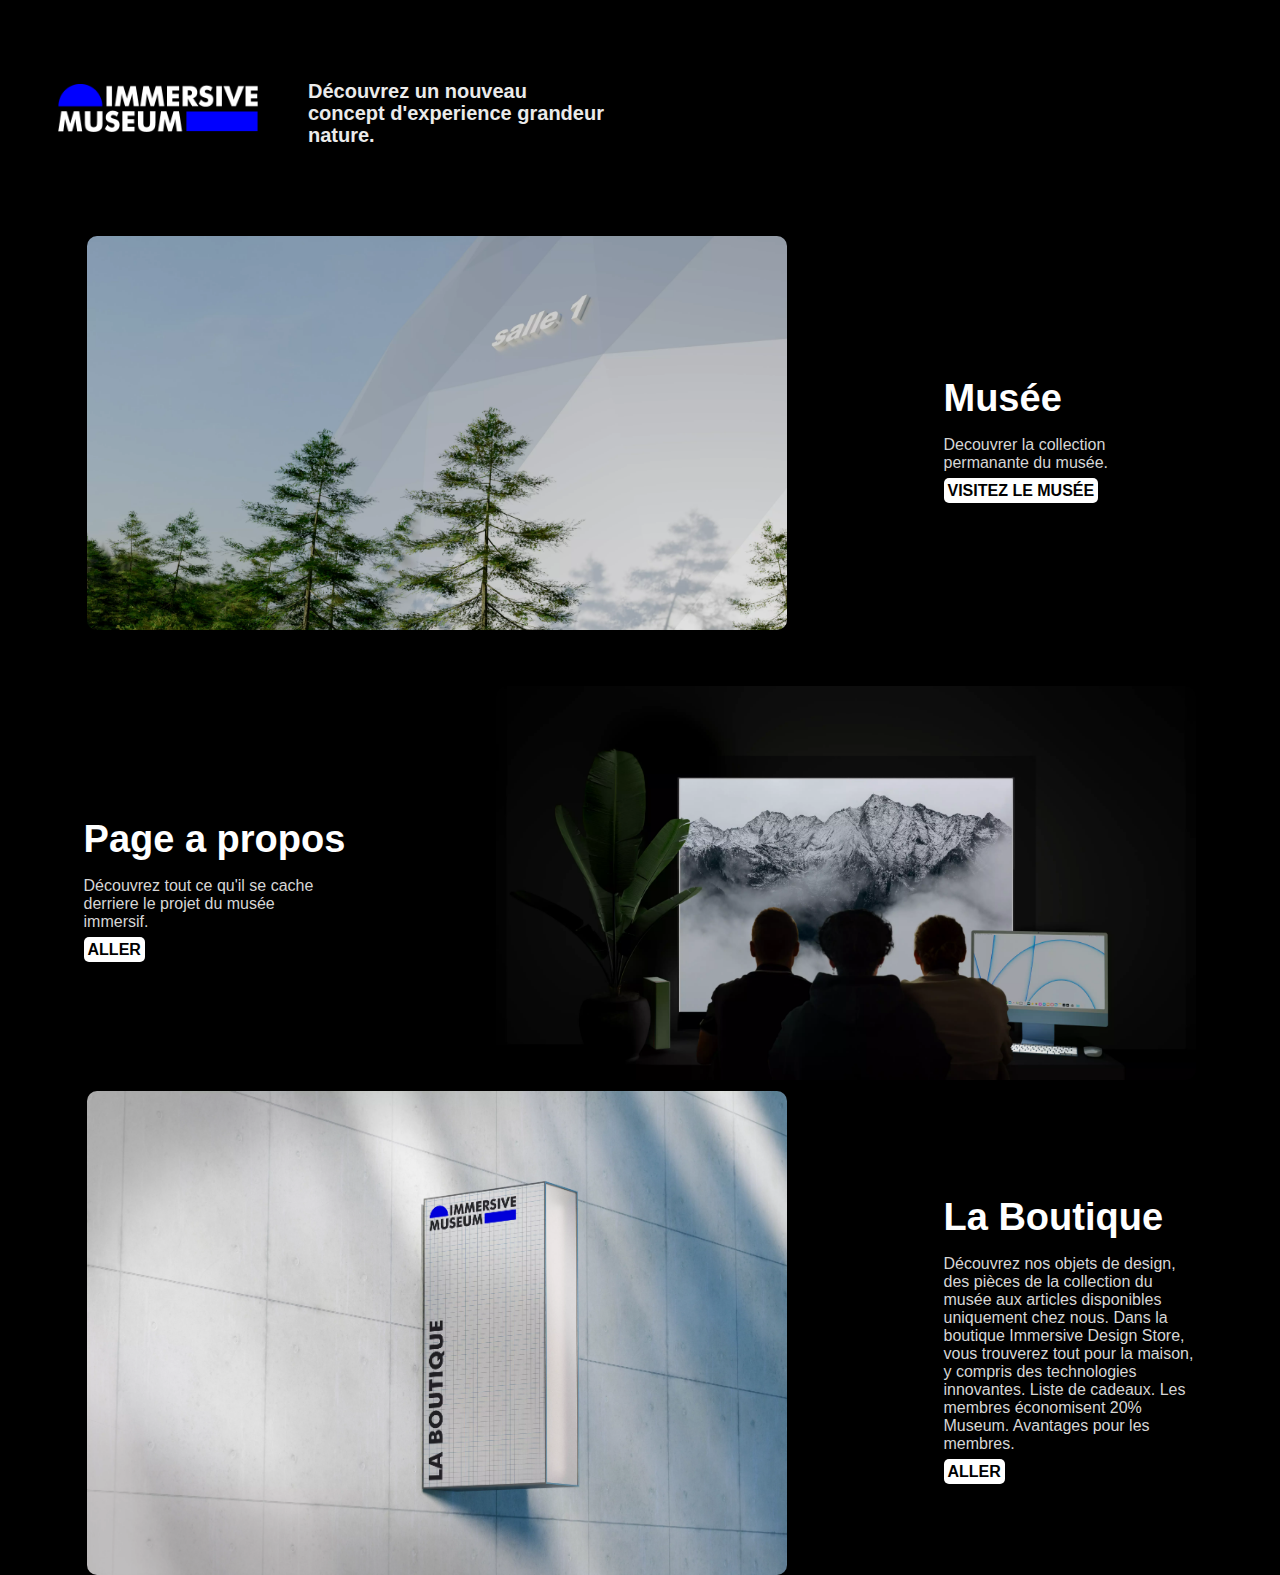
==== commit 52fbdd77: "Upload 12 (Nathan)" ====
--- a/index.html
+++ b/index.html
@@ -9,12 +9,12 @@
 <body class="body-home-page">
   <div class="navbar wf-section">
     <div class="div-block-home-logo-text"><img src="./Assets/Logo Musee.png" alt="Logo Musée" class="image-3">
-      <p class="paragraph-2">Le Musée Imersif bla bla bla</p>
+      <p class="paragraph-2">Découvrez un nouveau concept d'experience grandeur nature.</p>
     </div>
   </div>
   <div class="homepagesectionmusee wf-section">
     <div>
-      <img class="imagemusee" src="./Assets/Muséesalleexterieur.webp" width="700" >
+      <img class="imagemusee" src="./Assets/Muséesalleexterieur.webp">
     </div>
     <div class="blocktextbutton">
       <h1>Musée</h1>
@@ -28,10 +28,10 @@
       <p class="paragraph-3">Découvrez tout ce qu'il se cache derriere le projet du musée immersif.</p>
       <a href="./Pages/a-propos.html" class="button">Aller</a>
     </div>
-    <img class="imagemusee" src="./Assets/A Propos/Masque à propos neige.webp" width="700" >
+    <img class="imagemusee" src="./Assets/A Propos/Masque à propos neige.webp" width="700">
   </div>
   <div class="imageboutique wf-section">
-    <img class="imagemusee" src="./Assets/La Boutique.webp" width="700" >
+    <img class="imagemusee" src="./Assets/La Boutique.webp">
     <div class="blocktextbutton">
       <h1>La Boutique</h1>
       <p class="paragraph-3">Découvrez nos objets de design, des pièces de la collection du musée aux articles disponibles uniquement chez nous. Dans la boutique Immersive Design Store, vous trouverez tout pour la maison, y compris des technologies innovantes. Liste de cadeaux. Les membres économisent 20% Museum.
--- a/css/TP3.css
+++ b/css/TP3.css
@@ -27,9 +27,29 @@
     -webkit-align-items: center;
     -ms-flex-align: center;
     align-items: center;
-    background-image: url('https://d3e54v103j8qbb.cloudfront.net/img/background-image.svg');
+    background-image: url('../Assets/Muséesalleexterieur.png');
     background-position: 0px 0px;
     background-size: auto;
+    /*padding-left: 25%;*/
+  }
+  .contact-body {
+    display: -webkit-box;
+    display: -webkit-flex;
+    display: -ms-flexbox;
+    display: flex;
+    -webkit-box-orient: vertical;
+    -webkit-box-direction: normal;
+    -webkit-flex-direction: column;
+    -ms-flex-direction: column;
+    flex-direction: column;
+    -webkit-justify-content: space-around;
+    -ms-flex-pack: distribute;
+    justify-content: space-around;
+    -webkit-box-align: center;
+    -webkit-align-items: center;
+    -ms-flex-align: center;
+    align-items: center;
+    background-color: #000;
   }
   
   .body-2 {
@@ -61,11 +81,11 @@
   .bodysalles {
     background-color: #000;
   }
-  .body-a-propos {
-    background-color: #fff;
-  }
-
-
+ 
+  .body-boutique {
+    max-height: 200vh;
+    background-color: #000;
+  }
 
   /*Images */
 
@@ -89,21 +109,43 @@
   }
   
   .imagemusee {
-    border-radius: 10px;
-
-
+    width: 700px;
+    height: auto;
+    border-radius: 10px;
   }
   .image-2 {
     position: absolute;
     top: 0px;
     height: auto;
-    max-height: 900px;
-  }
-
-  .imageapropos {
-    width: 500px;
-    height: 250px;
-    background-image: url('https://d3e54v103j8qbb.cloudfront.net/img/background-image.svg');
+    max-height: 800px;
+  }
+
+  .image-3 {
+    max-width: 200px;
+  }
+
+  .image-4 {
+    width: 50px;
+    height: 50px;
+  }
+
+  .image-6 {
+    width: 100px;
+    max-width: none;
+  }
+
+  .image-vert {
+    border-radius: 10px;
+  }
+
+  img {
+    max-width: 100%;
+    vertical-align: middle;
+    display: inline-block;
+  }
+
+  .imageap {
+    border-radius: 8px;
     background-position: 0px 0px;
     background-size: auto;
   }
@@ -122,9 +164,6 @@
     -ms-flex-align: center;
     align-items: center;
   }
-  
-  
-
   
 
   .imageapropos {
@@ -163,9 +202,18 @@
   }
 
   .icon {
-    background-image: url('https://d3e54v103j8qbb.cloudfront.net/img/background-image.svg');
     background-position: 0px 0px;
     background-size: contain;
+  }
+
+  .image-7 {
+    width: 200px;
+    max-width: none;
+  }
+
+  .image-8 {
+    width: 100px;
+    max-width: none;
   }
 
  /*  Titres  */
@@ -193,7 +241,28 @@
   text-align: center;
 }
 
-
+.heading-5 {
+  color: #a0a0a0;
+  font-size: 30px;
+  line-height: 32px;
+  text-align: center;
+}
+
+.heading-6-contact {
+  margin-bottom: 5px;
+  margin-left: 10px;
+  line-height: 20px;
+  text-transform: uppercase;
+}
+
+.heading-6 {
+  margin-top: 50px;
+  font-family: 'Open Sans', sans-serif;
+  color: #000;
+  font-size: 30px;
+  line-height: 35px;
+  text-align: center;
+}
 
   /* Textes */
 
@@ -201,6 +270,7 @@
   .blocktextbutton {
     color: #fff;
     font-family: Arial, Helvetica, sans-serif;
+    margin-bottom: 10px;
 
   }
   .text-block {
@@ -273,71 +343,44 @@
     border-radius: 10px;
   }
 
-  
-
-  
-  
-
-/* Buttons */
-
-  .button {
-    border-radius: 0px;
-    background-color: transparent;
-    font-weight: 700;
+  .textbloclnal {
+    display: -webkit-box;
+    display: -webkit-flex;
+    display: -ms-flexbox;
+    display: flex;
+    -webkit-box-orient: vertical;
+    -webkit-box-direction: normal;
+    -webkit-flex-direction: column;
+    -ms-flex-direction: column;
+    flex-direction: column;
+    -webkit-justify-content: space-around;
+    -ms-flex-pack: distribute;
+    justify-content: space-around;
+    -webkit-box-align: center;
+    -webkit-align-items: center;
+    -ms-flex-align: center;
+    align-items: center;
+  }
+
+  .lobjetif {
+    max-width: 250px;
+    margin-top: 10px;
+    font-family: 'Open Sans', sans-serif;
+    color: #2e2e2e;
+    font-size: 20px;
+    line-height: 22px;
+    font-weight: 800;
     text-align: center;
-    text-transform: uppercase;
-    color: #fff;
-    text-decoration: none;
-    font-family: Arial, Helvetica, sans-serif; 
-  }
-  
-
-  .button.w--current {
-    margin-right: 50px;
-  }
-  
-  .button-2 {
-    border-radius: 10px;
-  }
-
-  .button-present {
-    margin-right: 10px;
-  }
-  .button-present.w--current {
-    margin-right: 0px;
-    border-radius: 10px;
-  }
-  .button-futur {
-    padding-left: 10px;
-  }
-  
-  .button-futur.w--current {
-    padding-left: 15px;
-    border-radius: 10px;
-  }
-  
-  .bouton2 {
-    border-radius: 10px;
-    background-color: #000;
-
-  }
-
-  .bouton-pass {
-    margin-left: 0px;
-  }
-  
-  .bouton-pass.w--current {
-    border-radius: 10px;
-  }
-
-  .block-de-bouton-epoque {
-    position: absolute;
-    bottom: 10%;
-    display: -webkit-box;
-    display: -webkit-flex;
-    display: -ms-flexbox;
-    display: flex;
-    width: 50%;
+  }
+
+  .apdn-text-bloc {
+    display: -webkit-box;
+    display: -webkit-flex;
+    display: -ms-flexbox;
+    display: flex;
+    height: auto;
+    min-height: 200px;
+    margin-top: 50px;
     -webkit-box-orient: horizontal;
     -webkit-box-direction: normal;
     -webkit-flex-direction: row;
@@ -350,9 +393,109 @@
     -webkit-align-items: center;
     -ms-flex-align: center;
     align-items: center;
-  }
-
-
+    border-radius: 10px;
+    background-color: #383838;
+  }
+
+  .txt-apdn {
+    max-width: 150px;
+    margin-right: 10px;
+    margin-left: 10px;
+    font-family: 'Open Sans', sans-serif;
+    color: #ebebeb;
+    line-height: 16px;
+    font-weight: 700;
+    text-align: left;
+  }
+
+
+ 
+
+/* Buttons */
+
+  .button {
+    background-color: white;
+    font-weight: 700;
+    text-align: center;
+    text-transform: uppercase;
+    color: black;
+    text-decoration: none;
+    font-family: Arial, Helvetica, sans-serif; 
+    padding: 4px;
+    border-radius: 5px;
+  }
+  
+  .button.w--current {
+    margin-right: 50px;
+  }
+  
+  .button-2 {
+    border-radius: 10px;
+  }
+
+  .button-present {
+    margin-right: 10px;
+  }
+  .button-present.w--current {
+    margin-right: 0px;
+    border-radius: 10px;
+  }
+  .button-futur {
+    padding-left: 10px;
+  }
+  
+  .button-futur.w--current {
+    padding-left: 15px;
+    border-radius: 10px;
+  }
+  
+  .bouton2 {
+    border-radius: 10px;
+    background-color: #000;
+
+  }
+
+  .bouton-pass {
+    margin-left: 0px;
+  }
+  
+  .bouton-pass.w--current {
+    border-radius: 10px;
+  }
+
+  .block-de-bouton-epoque {
+    position: absolute;
+    bottom: 10%;
+    display: -webkit-box;
+    display: -webkit-flex;
+    display: -ms-flexbox;
+    display: flex;
+    width: 50%;
+    -webkit-box-orient: horizontal;
+    -webkit-box-direction: normal;
+    -webkit-flex-direction: row;
+    -ms-flex-direction: row;
+    flex-direction: row;
+    -webkit-justify-content: space-around;
+    -ms-flex-pack: distribute;
+    justify-content: space-around;
+    -webkit-box-align: center;
+    -webkit-align-items: center;
+    -ms-flex-align: center;
+    align-items: center;
+  }
+
+  .w-button {
+    display: inline-block;
+    padding: 9px 15px;
+    background-color: #4a4b4d;
+    color: white;
+    border: 0;
+    line-height: inherit;
+    text-decoration: none;
+    cursor: pointer;
+    border-radius: 10;
+  }
 
 /* Blocs */
 
@@ -376,14 +519,10 @@
 
 .div-block-2 {
   border-radius: 8px;
-  background-image: url('https://d3e54v103j8qbb.cloudfront.net/img/background-image.svg');
-  background-position: 0px 0px;
-  background-size: auto;
-}
-
-.div-block-3 {
-  background-color: #494949;
-}
+
+}
+
+
 
 .div-block-3 {
   display: -webkit-box;
@@ -398,6 +537,7 @@
   -ms-flex-align: center;
   align-items: center;
   border-radius: 8px;
+  background-color: #494949;
 }
 
 
@@ -420,8 +560,143 @@
   background-color: rgba(78, 78, 78, 0.28);
 }
   
-
-
+.div-block-6 {
+  display: -webkit-box;
+  display: -webkit-flex;
+  display: -ms-flexbox;
+  display: flex;
+  -webkit-box-orient: horizontal;
+  -webkit-box-direction: normal;
+  -webkit-flex-direction: row;
+  -ms-flex-direction: row;
+  flex-direction: row;
+  -webkit-box-pack: justify;
+  -webkit-justify-content: space-between;
+  -ms-flex-pack: justify;
+  justify-content: space-between;
+  -webkit-box-align: center;
+  -webkit-align-items: center;
+  -ms-flex-align: center;
+  align-items: center;
+}
+
+.product-box {
+  margin: 50px;
+}
+
+.contact-block {
+  display: -webkit-box;
+  display: -webkit-flex;
+  display: -ms-flexbox;
+  display: flex;
+  max-width: 900px;
+  min-height: 250px;
+  min-width: 900px;
+  -webkit-box-orient: horizontal;
+  -webkit-box-direction: normal;
+  -webkit-flex-direction: row;
+  -ms-flex-direction: row;
+  flex-direction: row;
+  -webkit-box-pack: start;
+  -webkit-justify-content: flex-start;
+  -ms-flex-pack: start;
+  justify-content: flex-start;
+  border-radius: 10px;
+}
+
+.div-bloc-c {
+  width: 50%;
+  border-top-right-radius: 10px;
+  border-bottom-right-radius: 10px;
+  background-color: #fff;
+}
+
+.div-bloc-c.bleu {
+  display: -webkit-box;
+  display: -webkit-flex;
+  display: -ms-flexbox;
+  display: flex;
+  -webkit-box-pack: center;
+  -webkit-justify-content: center;
+  -ms-flex-pack: center;
+  justify-content: center;
+  -webkit-box-align: center;
+  -webkit-align-items: center;
+  -ms-flex-align: center;
+  align-items: center;
+  border-radius: 10px 0px 0px 10px;
+  background-color: rgb(83, 170, 163);
+}
+
+.div-bloc-c.rouge {
+  display: -webkit-box;
+  display: -webkit-flex;
+  display: -ms-flexbox;
+  display: flex;
+  -webkit-box-pack: center;
+  -webkit-justify-content: center;
+  -ms-flex-pack: center;
+  justify-content: center;
+  -webkit-box-align: center;
+  -webkit-align-items: center;
+  -ms-flex-align: center;
+  align-items: center;
+  border-radius: 10px 0px 0px 10px;
+  background-color: rgb(83, 170, 163);
+}
+
+.div-bloc-c.green {
+  display: -webkit-box;
+  display: -webkit-flex;
+  display: -ms-flexbox;
+  display: flex;
+  -webkit-box-pack: center;
+  -webkit-justify-content: center;
+  -ms-flex-pack: center;
+  justify-content: center;
+  -webkit-box-align: center;
+  -webkit-align-items: center;
+  -ms-flex-align: center;
+  align-items: center;
+  border-radius: 10px 0px 0px 10px;
+  background-color: rgb(83, 170, 163);
+}
+
+.div-block-7 {
+  display: -webkit-box;
+  display: -webkit-flex;
+  display: -ms-flexbox;
+  display: flex;
+  margin-left: 10px;
+  -webkit-box-pack: start;
+  -webkit-justify-content: flex-start;
+  -ms-flex-pack: start;
+  justify-content: flex-start;
+  -webkit-box-align: center;
+  -webkit-align-items: center;
+  -ms-flex-align: center;
+  align-items: center;
+}
+
+.text-block-4 {
+  color: #5c5c5c;
+  font-weight: 700;
+}
+
+.div-block-8 {
+  width: 6px;
+  height: 6px;
+  margin-right: 5px;
+  border-style: none;
+  border-width: 2px;
+  border-color: #00d4ff;
+  border-radius: 10px;
+  background-color: #00ff84;
+}
+
+.div-block-8.orange {
+  background-color: #ff8400;
+}
   /* Paragraphes */
 
   .paragraph {
@@ -461,7 +736,7 @@
   }
 
 
-  body {
+  .body {
     margin: 0;
     min-height: 100%;
     background-color: #fff;
@@ -471,7 +746,49 @@
     color: #333;
   }
 
- 
+  h1,
+  h2,
+  h3,
+  h4,
+  h5,
+  h6 {
+    font-weight: bold;
+    margin-bottom: 10px;
+  }
+  h1 {
+    font-size: 38px;
+    line-height: 44px;
+    margin-top: 20px;
+  }
+  h2 {
+    font-size: 32px;
+    line-height: 36px;
+    margin-top: 20px;
+  }
+  h3 {
+    font-size: 24px;
+    line-height: 30px;
+    margin-top: 20px;
+  }
+  h4 {
+    font-size: 18px;
+    line-height: 24px;
+    margin-top: 10px;
+  }
+  h5 {
+    font-size: 14px;
+    line-height: 20px;
+    margin-top: 10px;
+  }
+  h6 {
+    font-size: 12px;
+    line-height: 18px;
+    margin-top: 10px;
+  }
+  p {
+    margin-top: 30;
+    margin-bottom: 10px;
+  }
   
 
   
@@ -598,17 +915,18 @@
 
 
 
+
+  
   .le-projet {
-    border-radius: 10px;
-  }
-  
-  .le-projet {
-    display: -webkit-box;
-    display: -webkit-flex;
-    display: -ms-flexbox;
-    display: flex;
-    height: 500px;
-    min-width: 500px;
+    display: -webkit-box;
+    display: -webkit-flex;
+    display: -ms-flexbox;
+    display: flex;
+    height: 200px;
+    max-width: 100%;
+    min-width: 150px;
+    margin-bottom: 0px;
+    padding: 50px;
     -webkit-box-orient: vertical;
     -webkit-box-direction: normal;
     -webkit-flex-direction: column;
@@ -621,9 +939,39 @@
     -webkit-align-items: center;
     -ms-flex-align: center;
     align-items: center;
-    background-color: #202020;
-  }
-
+    background-color: rgba(32, 32, 32, 0);
+    font-family: 'Open Sans', sans-serif;
+    color: #6e6e6e;
+    font-size: 20px;
+    line-height: 22px;
+    font-weight: 700;
+    text-align: center;
+    border-radius: 10px;
+  }
+
+  .le-projet-bloc {
+    display: -webkit-box;
+    display: -webkit-flex;
+    display: -ms-flexbox;
+    display: flex;
+    height: 100%;
+    min-height: 700px;
+    -webkit-box-orient: vertical;
+    -webkit-box-direction: normal;
+    -webkit-flex-direction: column;
+    -ms-flex-direction: column;
+    flex-direction: column;
+    -webkit-box-pack: justify;
+    -webkit-justify-content: space-between;
+    -ms-flex-pack: justify;
+    justify-content: space-between;
+    -webkit-box-align: center;
+    -webkit-align-items: center;
+    -ms-flex-align: center;
+    align-items: center;
+    border-radius: 10px;
+    background-color: #1d1d1d;
+  }
 
   .apropos-de-nous-cases {
     display: -webkit-box;
@@ -631,15 +979,9 @@
     display: -ms-flexbox;
     display: flex;
   }
-  
-  .plan-contact {
-    background-image: url('https://d3e54v103j8qbb.cloudfront.net/img/background-image.svg');
-    background-position: 0px 0px;
-    background-size: auto;
-  }
-
-
-/* Colones */
+
+
+/* Colonnes */
 
   .columns {
     display: -webkit-box;
@@ -735,6 +1077,22 @@
     -ms-flex-align: stretch;
     align-items: stretch;
   }
+
+  .colonnes-sections-ap {
+    display: -webkit-box;
+    display: -webkit-flex;
+    display: -ms-flexbox;
+    display: flex;
+    -webkit-box-pack: center;
+    -webkit-justify-content: center;
+    -ms-flex-pack: center;
+    justify-content: center;
+  }
+  
+  .colonne {
+    width: 50%;
+    margin: 50px;
+  }
   
 /* UI */ 
 
@@ -763,8 +1121,29 @@
     }
   }
   
-
-  
+  * {
+    -webkit-box-sizing: border-box;
+    -moz-box-sizing: border-box;
+    box-sizing: border-box;
+  }
+
+  .apdp-text-bloc {
+    display: -webkit-box;
+    display: -webkit-flex;
+    display: -ms-flexbox;
+    display: flex;
+    margin-bottom: 50px;
+    -webkit-box-pack: center;
+    -webkit-justify-content: center;
+    -ms-flex-pack: center;
+    justify-content: center;
+    -webkit-box-align: center;
+    -webkit-align-items: center;
+    -ms-flex-align: center;
+    align-items: center;
+    border-radius: 10px;
+    background-color: #cecece;
+  }
   
   .tabs {
     width: 100%;
@@ -808,35 +1187,31 @@
       padding-top: 50px;
     }
   }
-  
-  
-    
-
-
-    .la-nature-a-lhonneur {
-      display: -webkit-box;
-      display: -webkit-flex;
-      display: -ms-flexbox;
-      display: flex;
-      height: 500px;
-      max-width: 500px;
-      min-width: 500px;
-      -webkit-box-orient: vertical;
-      -webkit-box-direction: normal;
-      -webkit-flex-direction: column;
-      -ms-flex-direction: column;
-      flex-direction: column;
-      -webkit-justify-content: space-around;
-      -ms-flex-pack: distribute;
-      justify-content: space-around;
-      -webkit-box-align: center;
-      -webkit-align-items: center;
-      -ms-flex-align: center;
-      align-items: center;
-      border-radius: 10px;
-      background-color: #afafaf;
-      color: #d6d6d6;
-    }
+
+  .la-nature-a-lhonneur {
+    display: -webkit-box;
+    display: -webkit-flex;
+    display: -ms-flexbox;
+    display: flex;
+    height: 100%;
+    min-height: 700px;
+    min-width: auto;
+    -webkit-box-orient: vertical;
+    -webkit-box-direction: normal;
+    -webkit-flex-direction: column;
+    -ms-flex-direction: column;
+    flex-direction: column;
+    -webkit-justify-content: space-around;
+    -ms-flex-pack: distribute;
+    justify-content: space-around;
+    -webkit-box-align: center;
+    -webkit-align-items: center;
+    -ms-flex-align: center;
+    align-items: center;
+    border-radius: 10px;
+    background-color: #f1f1f1;
+    color: #d6d6d6;
+  }
   
   
   /* Utility */
@@ -890,9 +1265,6 @@
     align-items: stretch;
   }
    
-
-
-  /* Merge */
   
   .w-form-fail {
     display: none;
@@ -912,80 +1284,9 @@
     margin: 0 0 15px;
   }
 
-  .body-boutique {
-    max-height: 200vh;
-    background-color: #000;
-  }
-
-  .div-block-6 {
-    display: -webkit-box;
-    display: -webkit-flex;
-    display: -ms-flexbox;
-    display: flex;
-    -webkit-box-orient: horizontal;
-    -webkit-box-direction: normal;
-    -webkit-flex-direction: row;
-    -ms-flex-direction: row;
-    flex-direction: row;
-    -webkit-box-pack: justify;
-    -webkit-justify-content: space-between;
-    -ms-flex-pack: justify;
-    justify-content: space-between;
-    -webkit-box-align: center;
-    -webkit-align-items: center;
-    -ms-flex-align: center;
-    align-items: center;
-  }
-
-  .product-box {
-    margin: 50px;
-  }
-
-/* vide */
-  .columns-3 w-row {
-    
-}
-
-.w-col w-col-6 w-row {
-    
-}
-
-.sectionapvideo wf-section{
-    
-}
-
-.section-a-propos-de-nous wf-section{
-    
-}
-
-.columns-2 w-row{
-    
-}
-
-.section-a-propos-du-projet wf-section{
-    
-}
-
-.textbloclnal{
-    
-}
-
-.section-tecnologies-et-boutique wf-section{
-    
-}
-
-.bouton2 w-button{
-    
-}
-
-.text-field w-input{
-    
-}
-
-.text-field-2 w-input{
-    
-}
-
-.textarea w-input{
-
-}+  .link-2 {
+    color: #000;
+  }
+
+  
+
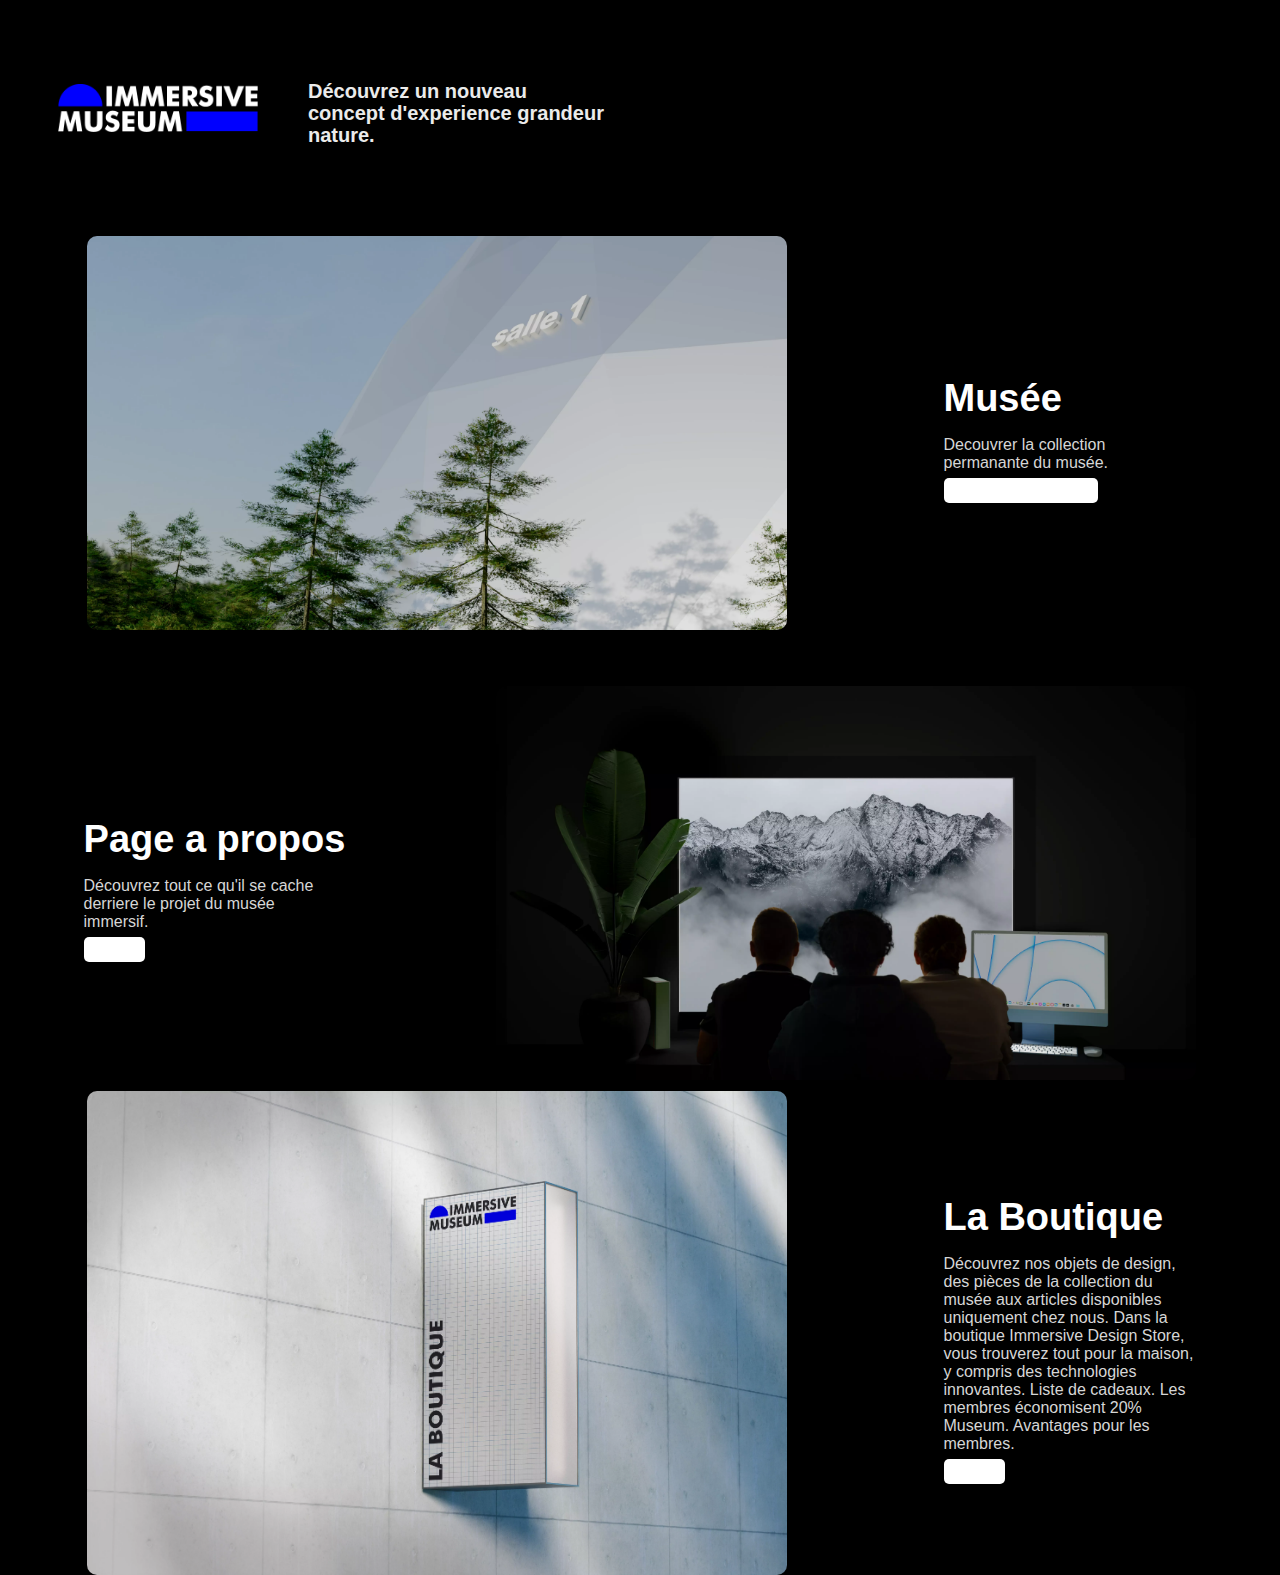
==== commit d3d9ac2b: "Upload 17 ( Jérémy )" ====
--- a/index.html
+++ b/index.html
@@ -19,7 +19,7 @@
     <div class="blocktextbutton">
       <h1>Musée</h1>
       <p class="paragraph-3">Decouvrer la collection permanante du musée.</p>
-      <a href="./Pages/Passés.html" class="button">Visitez le musée</a>
+      <a href="./Pages/Passé.html" class="button">Visitez le musée</a>
     </div>
   </div>
   <div class="homepagesectionapropos wf-section">
--- a/css/TP3.css
+++ b/css/TP3.css
@@ -30,7 +30,7 @@
     background-image: url('../Assets/Muséesalleexterieur.png');
     background-position: 0px 0px;
     background-size: auto;
-    /*padding-left: 25%;*/
+    
   }
   .contact-body {
     display: -webkit-box;
@@ -118,6 +118,7 @@
     top: 0px;
     height: auto;
     max-height: 800px;
+    margin-top: 5%;
   }
 
   .image-3 {
@@ -216,6 +217,34 @@
     max-width: none;
   }
 
+  .Video {
+    border-radius: 10px;
+  }
+
+  .Rebirth{
+    border-radius: 15px
+  }
+
+  .Chantier{
+    border-radius: 15px
+  }
+
+  .Desert{
+    border-radius: 15px
+  }
+
+  .Normandie{
+    border-radius: 15px
+  }
+
+.Backrooms{
+  border-radius: 15px
+}
+
+.Birmingham{
+  border-radius: 15px
+}
+
  /*  Titres  */
   
  .titre-choisir-une-epoque {
@@ -226,9 +255,7 @@
   text-transform: uppercase;
 }
 
-
 /*  Heading  */ 
-
 .heading-2 {
   text-align: center;
 }
@@ -265,7 +292,6 @@
 }
 
   /* Textes */
-
 
   .blocktextbutton {
     color: #fff;
@@ -423,6 +449,7 @@
     font-family: Arial, Helvetica, sans-serif; 
     padding: 4px;
     border-radius: 5px;
+    color: transparent;
   }
   
   .button.w--current {
@@ -509,10 +536,11 @@
   display: -webkit-flex;
   display: -ms-flexbox;
   display: flex;
-  width: 100%;
-  height: 100%;
+  width: 70%;
+  height: 70%;
   justify-content: space-around;
-  padding-left: 15%;
+  padding-left: 10%;
+  padding-top: 5%;
 }
 
 
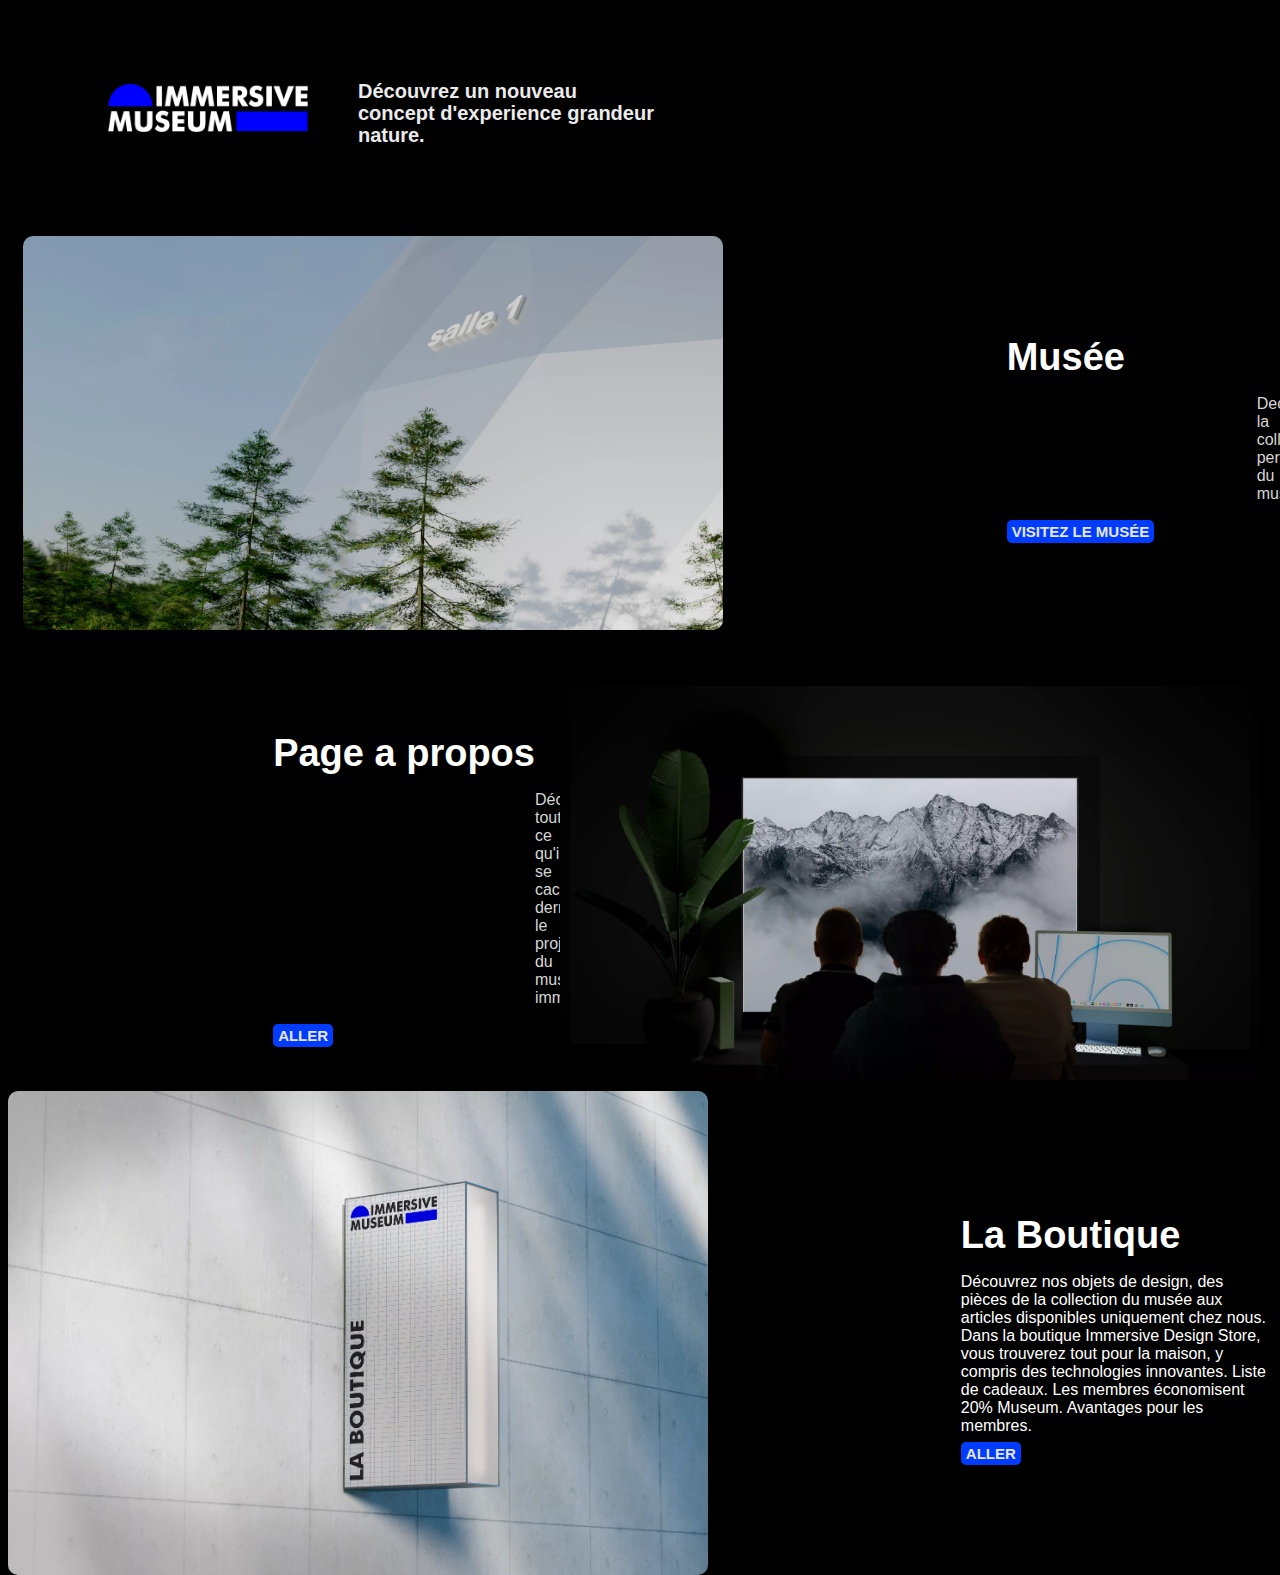
==== commit faebbc18: "Upload 22 (Nathan)" ====
--- a/index.html
+++ b/index.html
@@ -34,7 +34,7 @@
     <img class="imagemusee" src="./Assets/La Boutique.webp">
     <div class="blocktextbutton">
       <h1>La Boutique</h1>
-      <p class="paragraph-3">Découvrez nos objets de design, des pièces de la collection du musée aux articles disponibles uniquement chez nous. Dans la boutique Immersive Design Store, vous trouverez tout pour la maison, y compris des technologies innovantes. Liste de cadeaux. Les membres économisent 20% Museum.
+      <p class="paragraph">Découvrez nos objets de design, des pièces de la collection du musée aux articles disponibles uniquement chez nous. Dans la boutique Immersive Design Store, vous trouverez tout pour la maison, y compris des technologies innovantes. Liste de cadeaux. Les membres économisent 20% Museum.
         Avantages pour les membres.</p>
       <a href="./Pages/boutique.html" class="button">Aller</a>
     </div>
--- a/css/TP3.css
+++ b/css/TP3.css
@@ -1,6 +1,19 @@
-
-/* Style des bodys */
-
+body::-webkit-scrollbar {
+  background-color: rgb(0, 0, 0);
+  width: 10px;
+}
+body::-webkit-scrollbar-track {
+  background-color: rgba(0, 0, 0, 0);
+}
+body::-webkit-scrollbar-thumb {
+  background-color: #88888893;
+  border-radius: 10px;
+}
+body::-webkit-scrollbar-button {
+  display:none;
+}
+
+/* Style des body */
 .body-home-page {
     display: block;
     -webkit-box-pack: center;
@@ -297,6 +310,7 @@
     color: #fff;
     font-family: Arial, Helvetica, sans-serif;
     margin-bottom: 10px;
+    margin-left: 20%;
 
   }
   .text-block {
@@ -440,16 +454,20 @@
 /* Buttons */
 
   .button {
-    background-color: white;
+    background-color: rgb(0, 60, 255);
     font-weight: 700;
+    font-size: 15px;
     text-align: center;
     text-transform: uppercase;
-    color: black;
+    color: rgb(230, 230, 230);
     text-decoration: none;
     font-family: Arial, Helvetica, sans-serif; 
-    padding: 4px;
+    padding-top: 3px;
+    padding-bottom: 3px;
+    padding-right: 5px;
+    padding-left: 5px;
     border-radius: 5px;
-    color: transparent;
+  
   }
   
   .button.w--current {
@@ -523,6 +541,8 @@
     cursor: pointer;
     border-radius: 10;
   }
+
+
 
 /* Blocs */
 
@@ -727,6 +747,10 @@
 }
   /* Paragraphes */
 
+  .paragraph-passé {
+    width: 250px;
+  }
+
   .paragraph {
     max-width: 750px;
   }
@@ -753,9 +777,11 @@
   }
 
   .paragraph-3 {
+    padding-bottom: 10px;
     max-width: 250px;
     color: #d6d6d6;
     font-family: Arial, Helvetica, sans-serif;
+    margin-left: 100%;
   }
   
 
@@ -787,6 +813,8 @@
     font-size: 38px;
     line-height: 44px;
     margin-top: 20px;
+    font-family: Arial, Helvetica, sans-serif;
+    color: white;
   }
   h2 {
     font-size: 32px;
@@ -816,11 +844,18 @@
   p {
     margin-top: 30;
     margin-bottom: 10px;
+    font-family: Arial, Helvetica, sans-serif;
+    color: white;
   }
   
 
   
   /* Sections */
+
+  .boutton-selection-des-trois-pages {
+
+    padding-left: 50px;
+  }
  
   .sectionnormandie {
     display: -webkit-box;
@@ -1125,6 +1160,8 @@
 /* UI */ 
 
   .navbar {
+    padding-left: 50px;
+    padding-right: 50px;
     display: -webkit-box;
     display: -webkit-flex;
     display: -ms-flexbox;
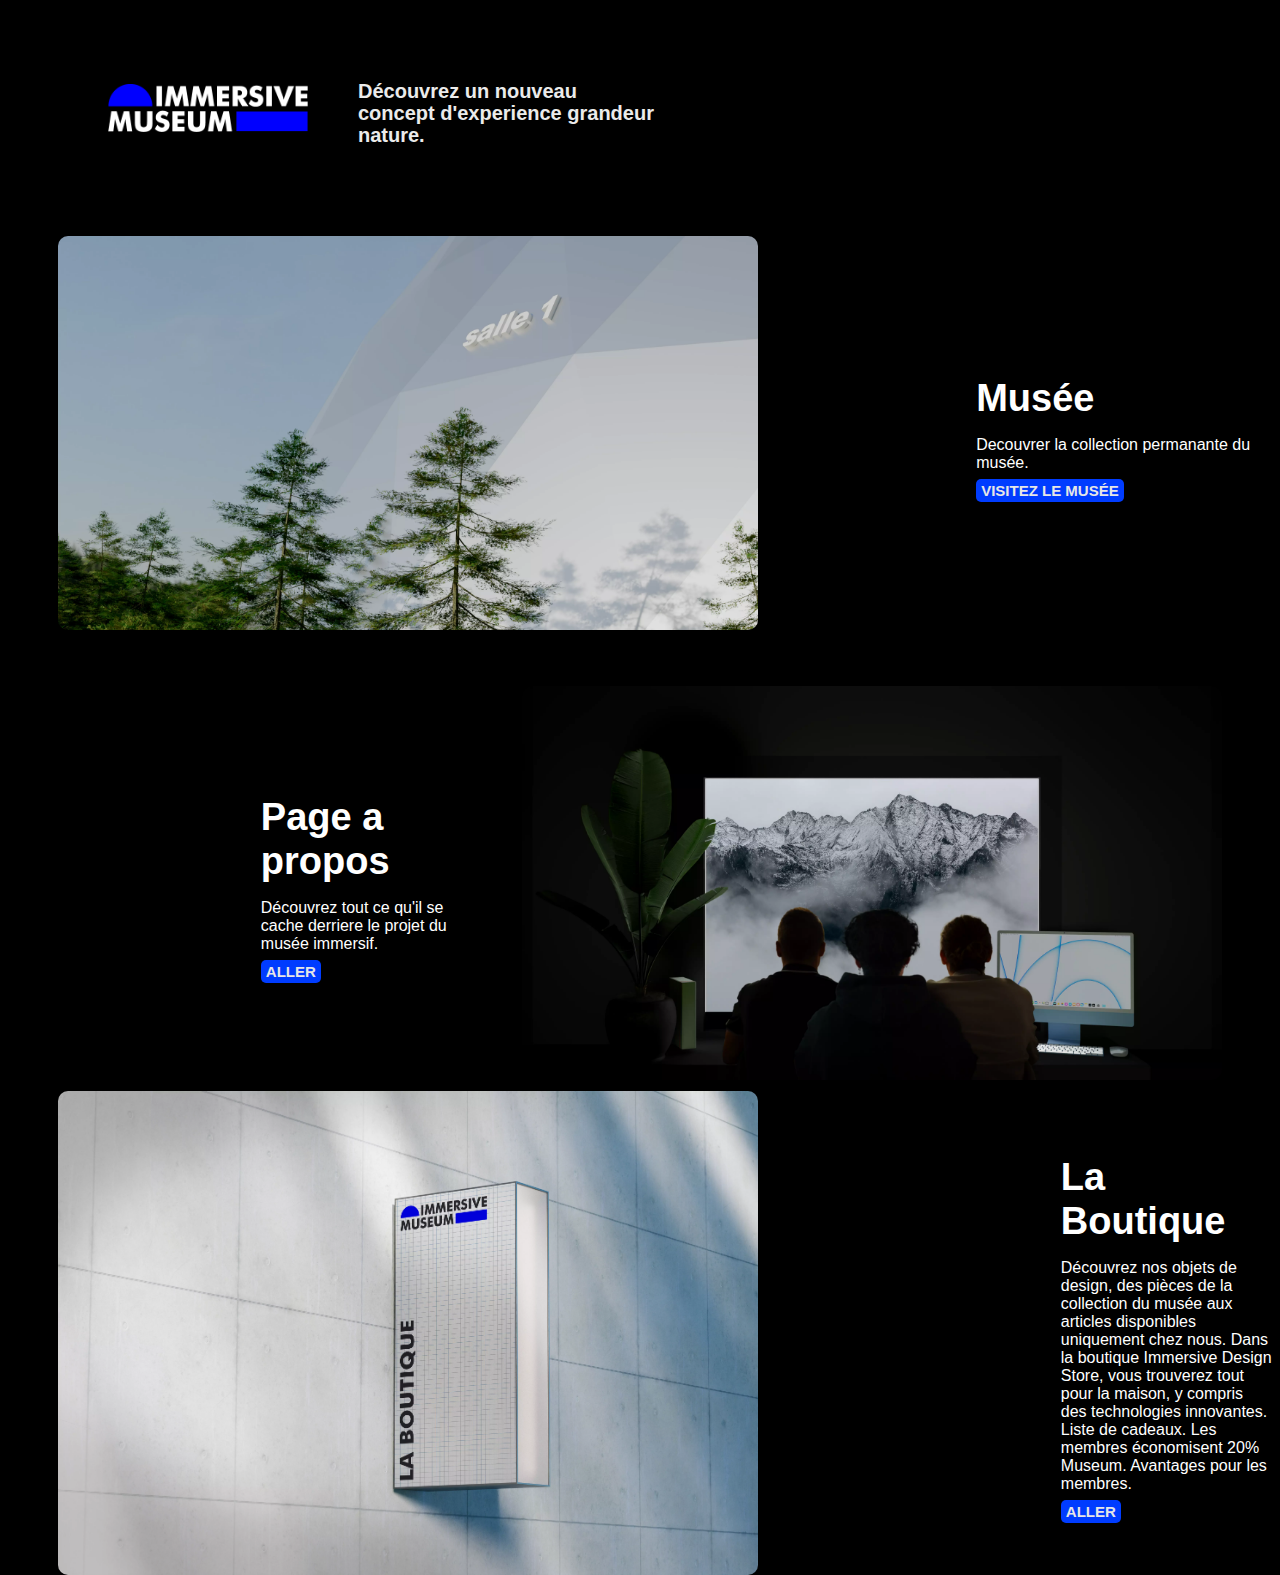
==== commit 64e868ea: "Upload 25 (Nathan)" ====
--- a/index.html
+++ b/index.html
@@ -18,17 +18,17 @@
     </div>
     <div class="blocktextbutton">
       <h1>Musée</h1>
-      <p class="paragraph-3">Decouvrer la collection permanante du musée.</p>
+      <p class="paragraph">Decouvrer la collection permanante du musée.</p>
       <a href="./Pages/Passé.html" class="button">Visitez le musée</a>
     </div>
   </div>
   <div class="homepagesectionapropos wf-section">
     <div class="blocktextbutton"> 
       <h1>Page a propos</h1>
-      <p class="paragraph-3">Découvrez tout ce qu'il se cache derriere le projet du musée immersif.</p>
+      <p class="paragraph">Découvrez tout ce qu'il se cache derriere le projet du musée immersif.</p>
       <a href="./Pages/a-propos.html" class="button">Aller</a>
     </div>
-    <img class="imagemusee" src="./Assets/A Propos/Masque à propos neige.webp" width="700">
+    <img class="imagemusee" src="./Assets/A Propos/Masque à propos neige.webp" width="700px">
   </div>
   <div class="imageboutique wf-section">
     <img class="imagemusee" src="./Assets/La Boutique.webp">
--- a/css/TP3.css
+++ b/css/TP3.css
@@ -125,6 +125,7 @@
     width: 700px;
     height: auto;
     border-radius: 10px;
+    margin:50px;
   }
   .image-2 {
     position: absolute;
@@ -454,6 +455,7 @@
 /* Buttons */
 
   .button {
+    z-index: 11;
     background-color: rgb(0, 60, 255);
     font-weight: 700;
     font-size: 15px;
@@ -1353,5 +1355,11 @@
     color: #000;
   }
 
-  
-
+  .audio {
+    width: 945px;
+    margin: 50px;
+  }
+
+
+  
+
